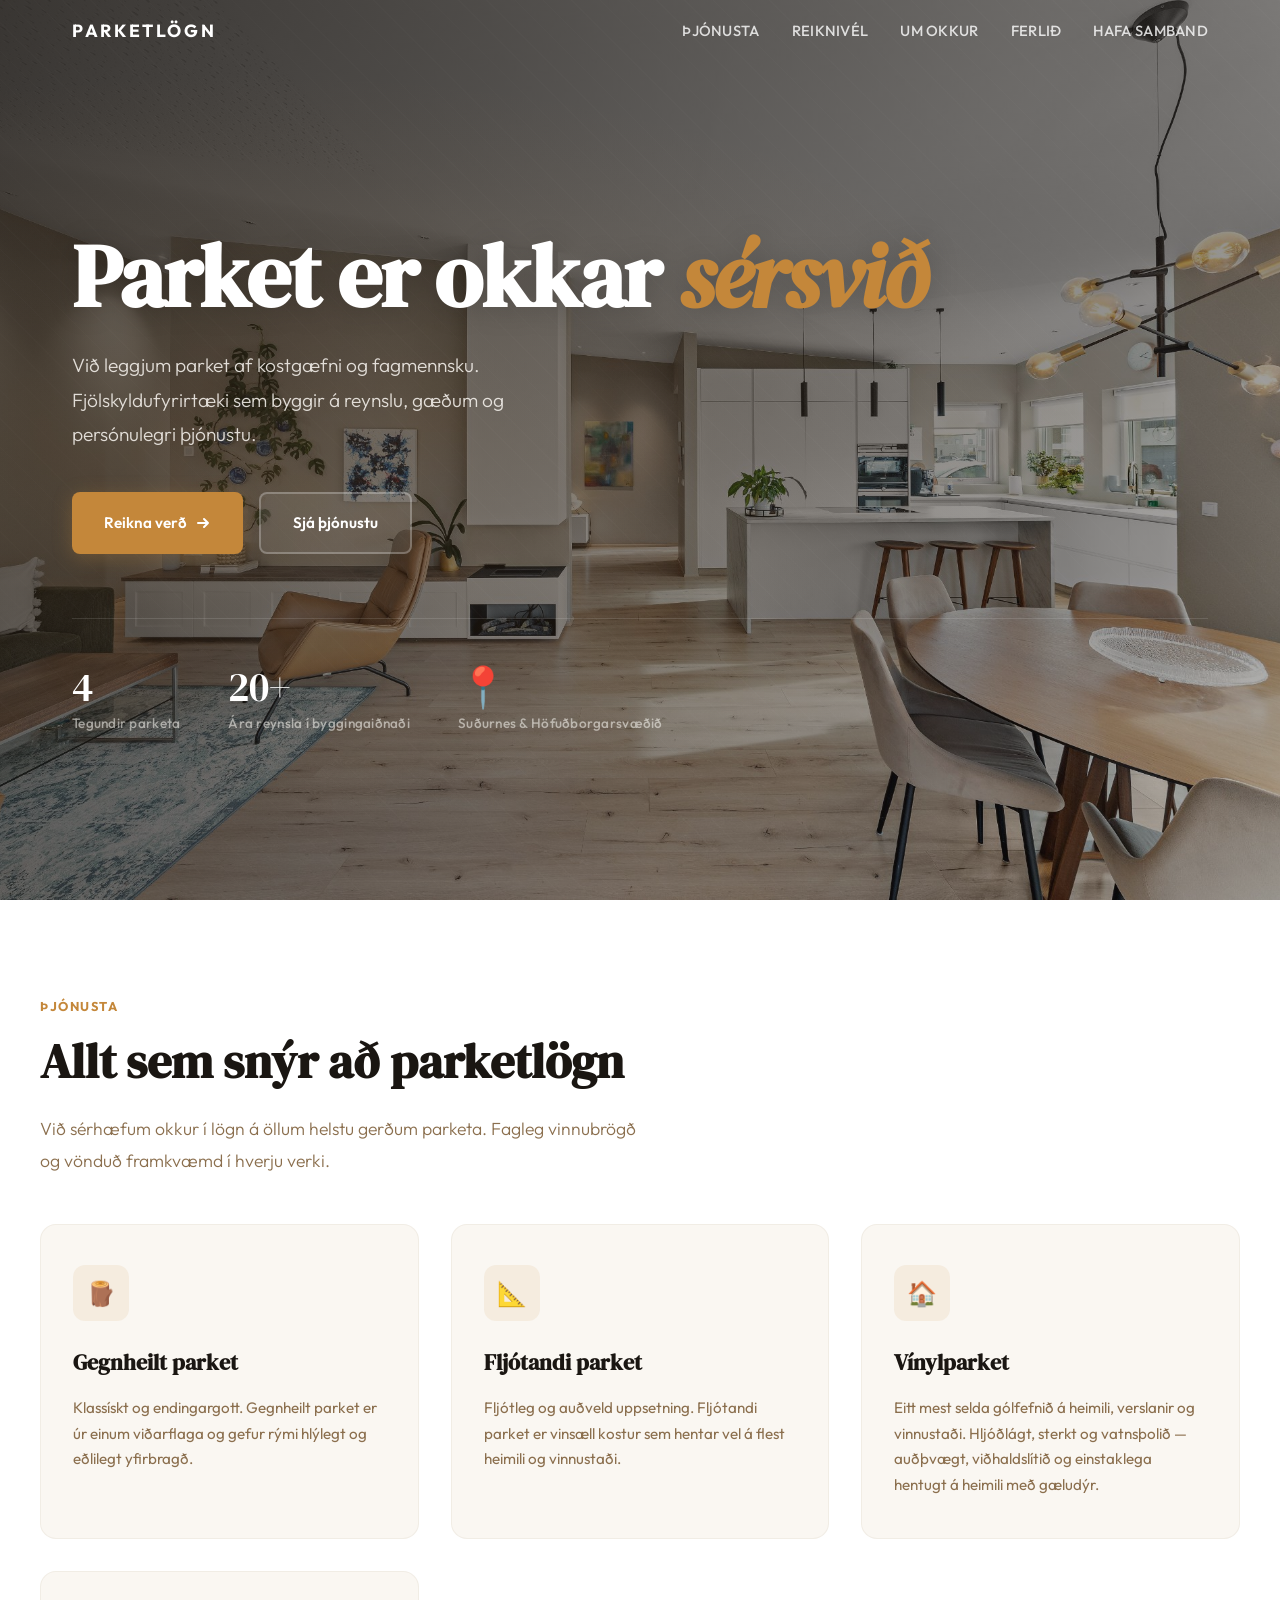
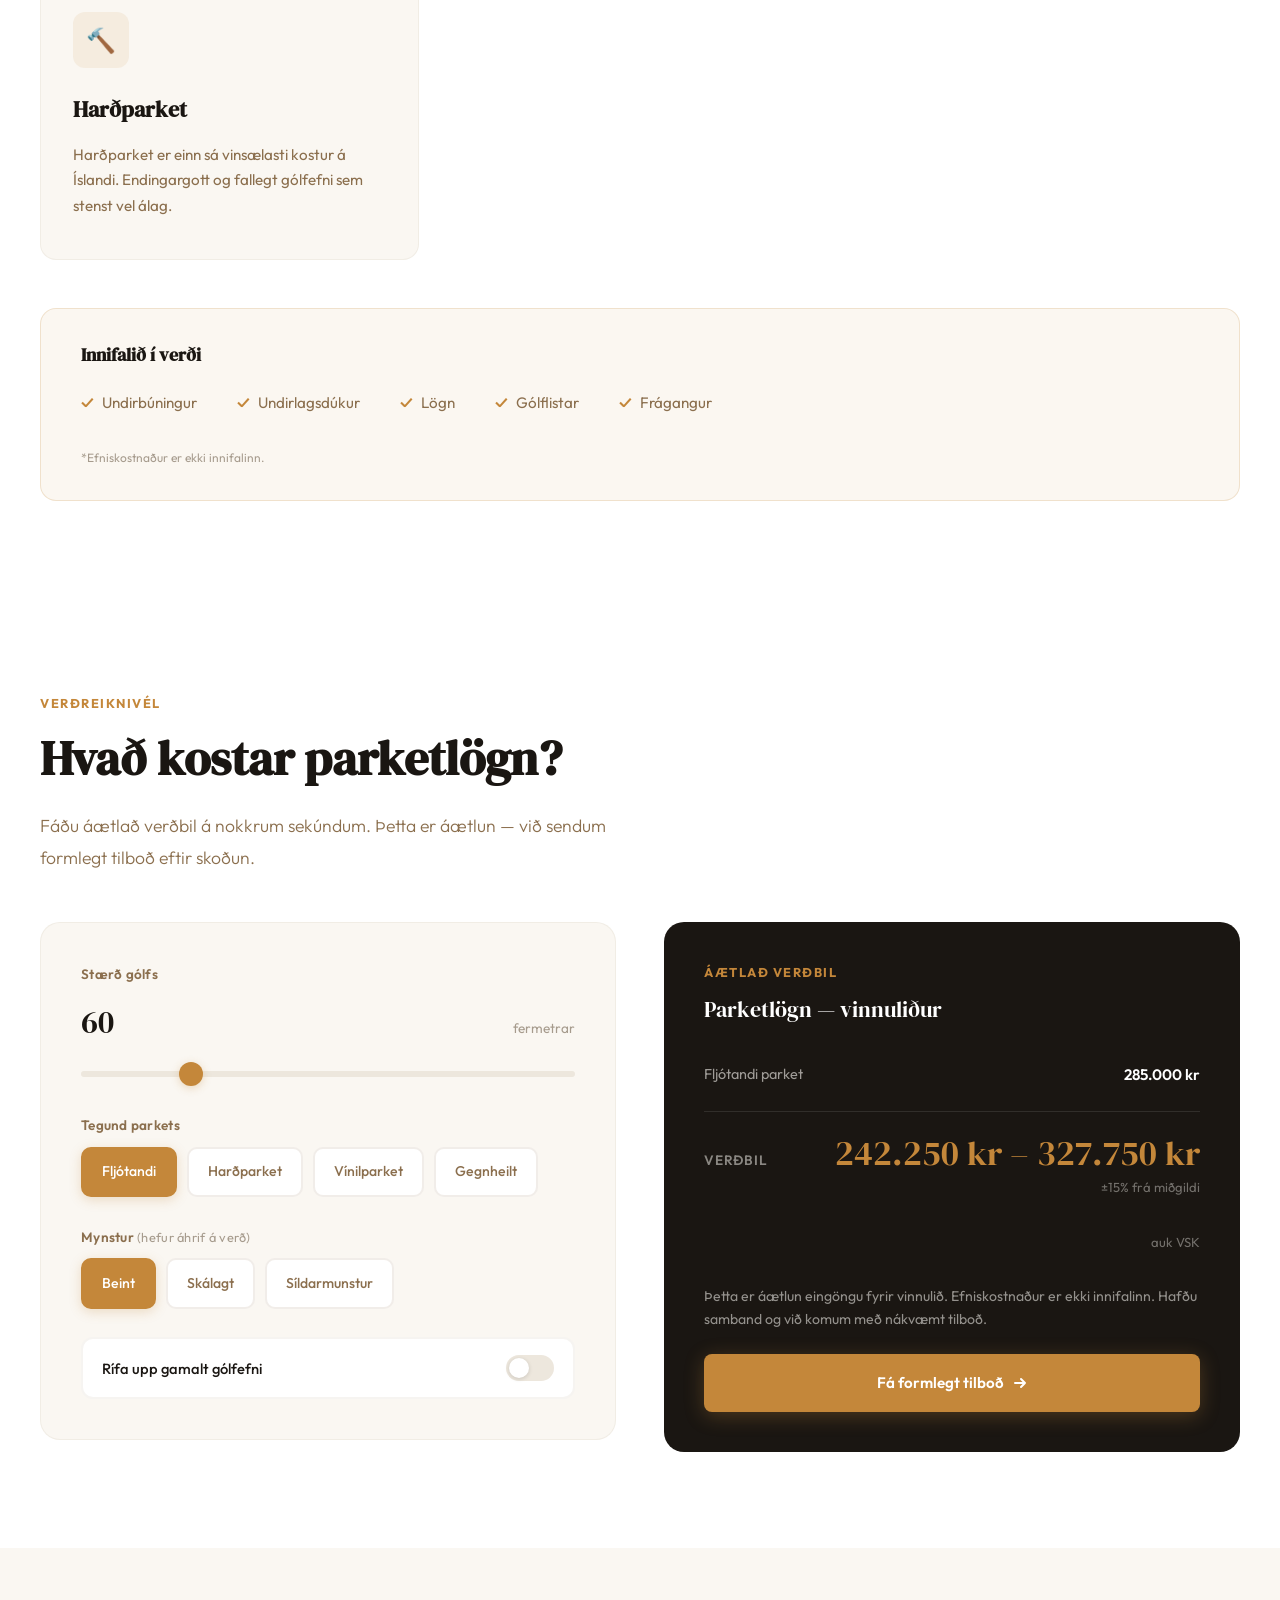
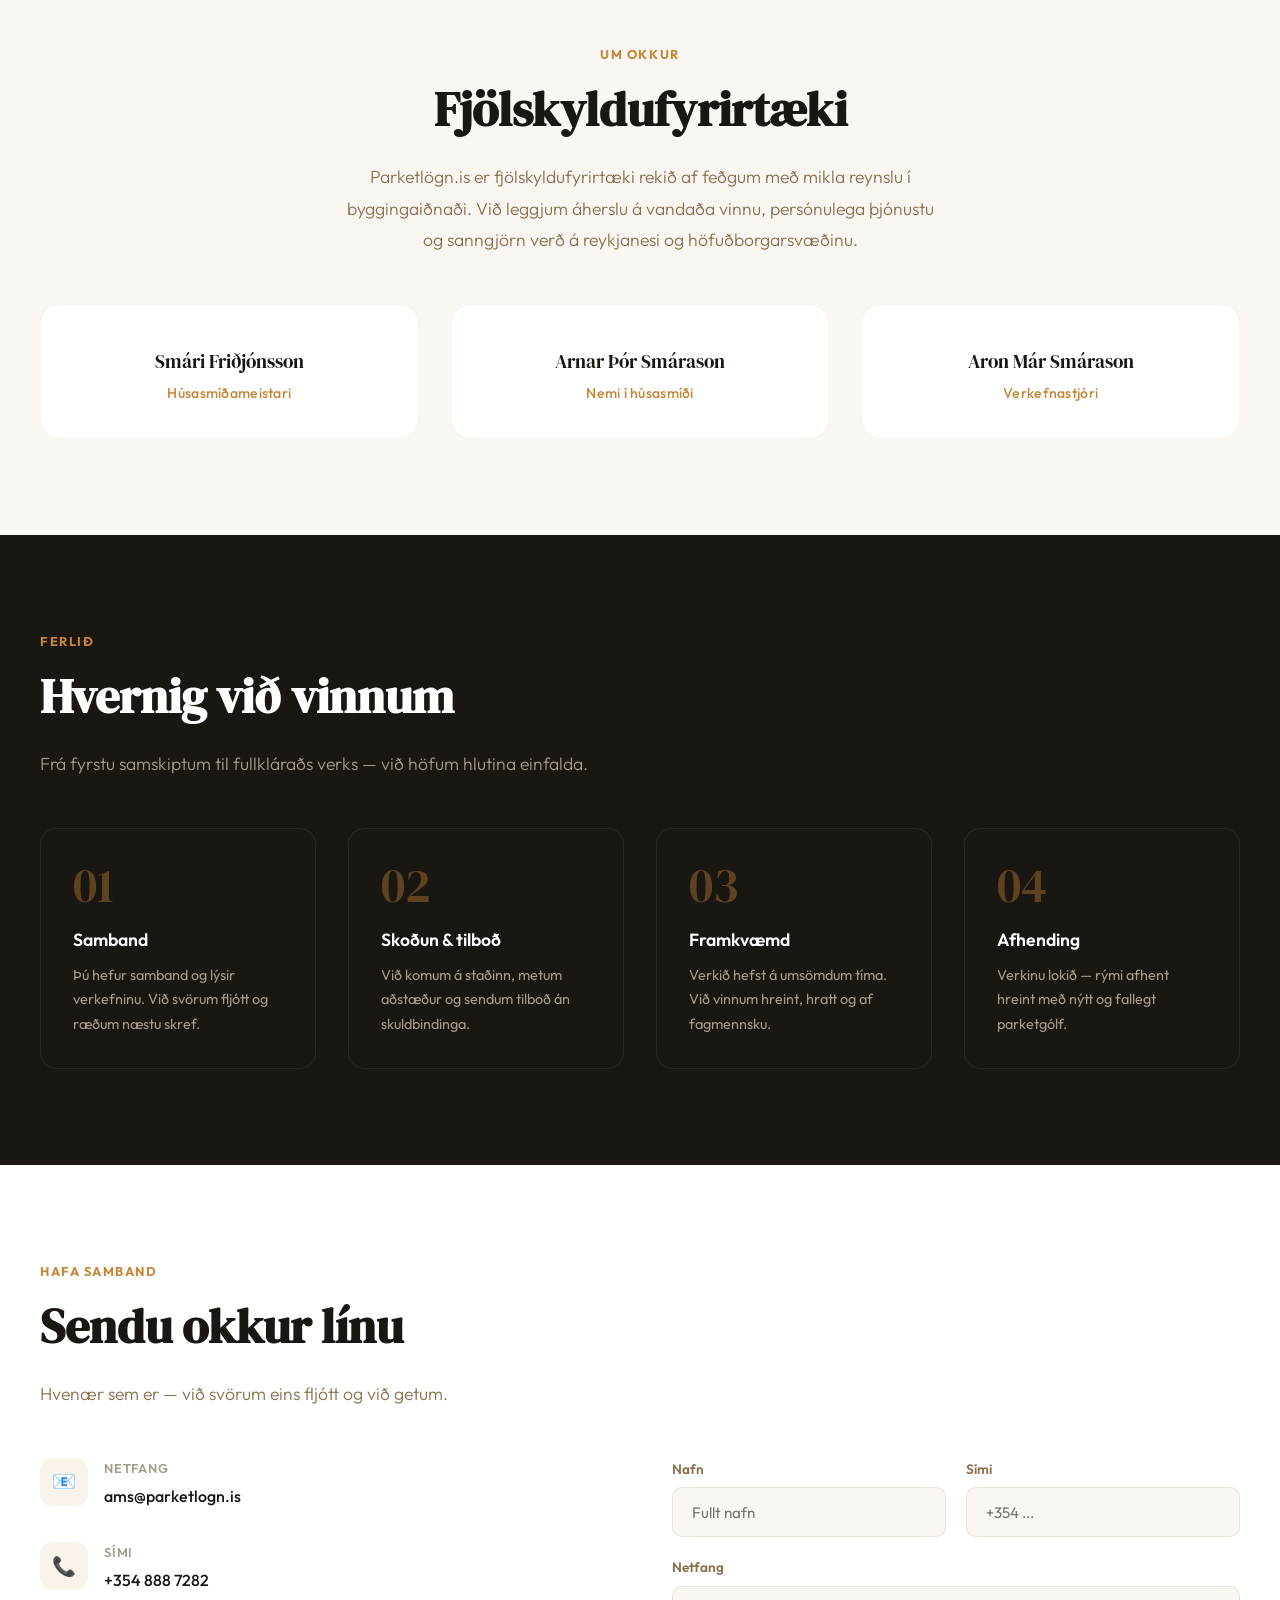
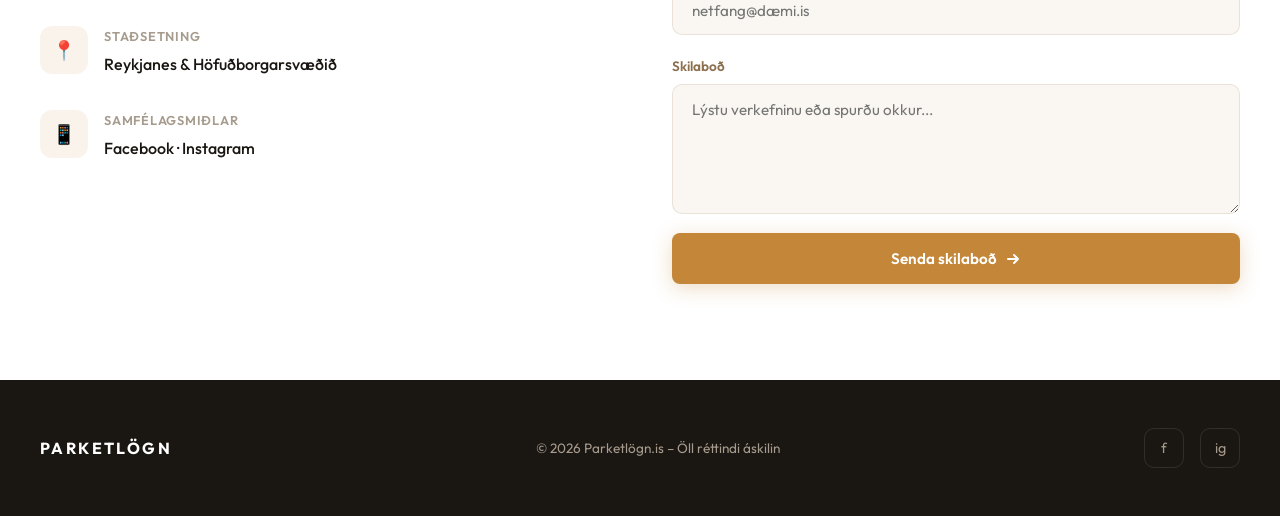
==== index.html @ 056b9517 "Add 'auk VSK' note below price range in calculator" ====
﻿<!DOCTYPE html>
<html lang="is">
<head>
  <meta charset="UTF-8" />
  <meta name="viewport" content="width=device-width, initial-scale=1.0" />
  <title>Parketlögn.is – Fagleg parketlögn á Íslandi</title>
  <link rel="preconnect" href="https://fonts.googleapis.com" />
  <link rel="preconnect" href="https://fonts.gstatic.com" crossorigin />
  <link href="https://fonts.googleapis.com/css2?family=DM+Serif+Display:ital@0;1&family=Outfit:wght@300;400;500;600;700&display=swap" rel="stylesheet" />
  <link rel="stylesheet" href="style.css">
</head>
<body>

  <!-- NAV -->
  <nav id="navbar">
    <div class="nav-inner">
      <a href="#" class="nav-logo">PARKETLÖGN</a>
      <ul class="nav-links" id="navLinks">
        <li><a href="#thjonusta">Þjónusta</a></li>
        <li><a href="#reiknivel">Reiknivél</a></li>
        <li><a href="#umOkkur">Um okkur</a></li>
        <li><a href="#ferli">Ferlið</a></li>
        <li><a href="#samband">Hafa samband</a></li>
      </ul>
      <button class="hamburger" id="hamburger" aria-label="Menu">
        <span></span><span></span><span></span>
      </button>
    </div>
  </nav>

  <!-- HERO -->
  <section class="hero">
    <div class="hero-pattern"></div>
    <div class="hero-content">
      <h1>Parket er okkar <em>sérsvið</em></h1>
      <p class="hero-sub">
        Við leggjum parket af kostgæfni og fagmennsku. Fjölskyldufyrirtæki
        sem byggir á reynslu, gæðum og persónulegri þjónustu.
      </p>
      <div class="hero-actions">
        <a href="#reiknivel" class="btn btn-primary">
          Reikna verð
          <svg width="16" height="16" viewBox="0 0 16 16" fill="none"><path d="M3 8h10m0 0L9 4m4 4L9 12" stroke="currentColor" stroke-width="2" stroke-linecap="round" stroke-linejoin="round"/></svg>
        </a>
        <a href="#thjonusta" class="btn btn-outline">Sjá þjónustu</a>
      </div>
      <div class="hero-stats">
        <div>
          <div class="stat-num">4</div>
          <div class="stat-label">Tegundir parketa</div>
        </div>
        <div>
          <div class="stat-num">20+</div>
          <div class="stat-label">Ára reynsla í byggingaiðnaði</div>
        </div>
        <div>
          <div class="stat-num">📍</div>
          <div class="stat-label">Suðurnes & Höfuðborgarsvæðið</div>
        </div>
      </div>
    </div>
  </section>

  <!-- SERVICES -->
  <section id="thjonusta">
    <div class="section-inner">
      <div class="section-label reveal">Þjónusta</div>
      <h2 class="section-title reveal">Allt sem snýr að parketlögn</h2>
      <p class="section-desc reveal">
        Við sérhæfum okkur í lögn á öllum helstu gerðum parketa.
        Fagleg vinnubrögð og vönduð framkvæmd í hverju verki.
      </p>
      <div class="services-grid">
        <div class="service-card reveal">
          <div class="service-icon">🪵</div>
          <h3>Gegnheilt parket</h3>
          <p>Klassískt og endingargott. Gegnheilt parket er úr einum viðarflaga og gefur rými hlýlegt og eðlilegt yfirbragð.</p>
        </div>
        <div class="service-card reveal">
          <div class="service-icon">📐</div>
          <h3>Fljótandi parket</h3>
          <p>Fljótleg og auðveld uppsetning. Fljótandi parket er vinsæll kostur sem hentar vel á flest heimili og vinnustaði.</p>
        </div>
        <div class="service-card reveal">
          <div class="service-icon">🏠</div>
          <h3>Vínylparket</h3>
          <p>Eitt mest selda gólfefnið á heimili, verslanir og vinnustaði. Hljóðlágt, sterkt og vatnsþolið — auðþvægt, viðhaldslítið og einstaklega hentugt á heimili með gæludýr.</p>
        </div>
        <div class="service-card reveal">
          <div class="service-icon">🔨</div>
          <h3>Harðparket</h3>
          <p>Harðparket er einn sá vinsælasti kostur á Íslandi. Endingargott og fallegt gólfefni sem stenst vel álag.</p>
        </div>
      </div>
      <div class="included-box reveal">
        <h4>Innifalið í verði</h4>
        <ul class="included-list">
          <li>Undirbúningur</li>
          <li>Undirlagsdúkur</li>
          <li>Lögn</li>
          <li>Gólflistar</li>
          <li>Frágangur</li>
        </ul>
        <p style="margin-top:2rem; font-size:0.75rem; color:var(--clr-muted);">*Efniskostnaður er ekki innifalinn.</p>
      </div>
    </div>
  </section>

  <!-- CALCULATOR -->
  <section id="reiknivel">
    <div class="section-inner">
      <div class="section-label reveal">Verðreiknivél</div>
      <h2 class="section-title reveal">Hvað kostar parketlögn?</h2>
      <p class="section-desc reveal">
        Fáðu áætlað verðbil á nokkrum sekúndum. Þetta er áætlun — við sendum formlegt tilboð eftir skoðun.
      </p>
      <div class="calc-wrapper reveal">
        <div class="calc-form">

          <!-- Fermetrar -->
          <div class="calc-field">
            <label>Stærð gólfs</label>
            <div class="range-wrap">
              <div class="range-display">
                <span class="range-value" id="sqmDisplay">60</span>
                <span class="range-unit">fermetrar</span>
              </div>
              <input type="range" id="sqmRange" min="10" max="250" value="60" step="5" />
            </div>
          </div>

          <!-- Tegund -->
          <div class="calc-field">
            <label>Tegund parkets</label>
            <div class="calc-options" id="typeOptions">
              <div class="calc-opt active" data-value="fljotandi">Fljótandi</div>
              <div class="calc-opt" data-value="hardparket">Harðparket</div>
              <div class="calc-opt" data-value="vinil">Vínilparket</div>
              <div class="calc-opt" data-value="gegnheilt">Gegnheilt</div>
            </div>
          </div>

          <!-- Mynstur -->
          <div class="calc-field">
            <label>Mynstur <span>(hefur áhrif á verð)</span></label>
            <div class="calc-options" id="patternOptions">
              <div class="calc-opt active" data-value="beint">Beint</div>
              <div class="calc-opt" data-value="ska">Skálagt</div>
              <div class="calc-opt" data-value="sildar">Síldarmunstur</div>
            </div>
          </div>

          <!-- Afrif -->
          <div class="calc-field">
            <div class="toggle-row" id="tearoutToggle">
              <span class="toggle-label">Rífa upp gamalt gólfefni</span>
              <div class="toggle-switch"></div>
            </div>
          </div>

        </div>

        <!-- Result -->
        <div class="calc-result">
          <div class="calc-result-label">Áætlað verðbil</div>
          <div class="calc-result-title">Parketlögn — vinnuliður</div>

          <div class="calc-breakdown">
            <div class="calc-line">
              <span class="calc-line-label" id="resType">Fljótandi parket</span>
              <span class="calc-line-value" id="resTypePrice">255.000 kr</span>
            </div>
            <div class="calc-line" id="resPatternRow" style="display:none;">
              <span class="calc-line-label" id="resPattern">Mynstur álag</span>
              <span class="calc-line-value" id="resPatternPrice">0 kr</span>
            </div>
            <div class="calc-line" id="resTearoutRow" style="display:none;">
              <span class="calc-line-label">Afrif á gömlu gólfefni</span>
              <span class="calc-line-value" id="resTearoutPrice">0 kr</span>
            </div>
          </div>

          <div class="calc-total-row">
            <span class="calc-total-label">Verðbil</span>
            <span class="calc-total" id="resTotalRange">217.000 – 293.000 kr</span>
          </div>
          <div class="calc-range-note">±15% frá miðgildi</div>
          <div class="calc-range-note">auk VSK</div>

          <p class="calc-cta-note">
            Þetta er áætlun eingöngu fyrir vinnulið. Efniskostnaður er ekki innifalinn. Hafðu samband og við komum með nákvæmt tilboð.
          </p>

          <a href="#samband" class="btn btn-primary" style="width:100%; justify-content:center;">
            Fá formlegt tilboð
            <svg width="16" height="16" viewBox="0 0 16 16" fill="none"><path d="M3 8h10m0 0L9 4m4 4L9 12" stroke="currentColor" stroke-width="2" stroke-linecap="round" stroke-linejoin="round"/></svg>
          </a>
        </div>
      </div>
    </div>
  </section>

  <!-- ABOUT -->
  <section id="umOkkur">
    <div class="section-inner">
      <div class="about-header reveal" style="text-align:center; max-width:650px; margin:0 auto 3rem;">
        <div class="section-label">Um okkur</div>
        <h2 class="section-title">Fjölskyldufyrirtæki</h2>
        <p class="section-desc" style="margin:0 auto;">
          Parketlögn.is er fjölskyldufyrirtæki rekið af feðgum með mikla reynslu
          í byggingaiðnaði. Við leggjum áherslu á vandaða vinnu, persónulega
          þjónustu og sanngjörn verð á reykjanesi og höfuðborgarsvæðinu.
        </p>
      </div>
      <div class="team-cards reveal">
        <div class="team-card">
          <div class="team-name">Smári Friðjónsson</div>
          <div class="team-role">Húsasmíðameistari</div>
        </div>
        <div class="team-card">
          <div class="team-name">Arnar Þór Smárason</div>
          <div class="team-role">Nemi í húsasmíði</div>
        </div>
        <div class="team-card">
          <div class="team-name">Aron Már Smárason</div>
          <div class="team-role">Verkefnastjóri</div>
        </div>
      </div>
    </div>
  </section>

  <!-- PROCESS -->
  <section id="ferli">
    <div class="section-inner">
      <div class="section-label reveal">Ferlið</div>
      <h2 class="section-title reveal">Hvernig við vinnum</h2>
      <p class="section-desc reveal">
        Frá fyrstu samskiptum til fullkláraðs verks — við höfum hlutina einfalda.
      </p>
      <div class="process-steps">
        <div class="step reveal">
          <div class="step-num">01</div>
          <h4>Samband</h4>
          <p>Þú hefur samband og lýsir verkefninu. Við svörum fljótt og ræðum næstu skref.</p>
        </div>
        <div class="step reveal">
          <div class="step-num">02</div>
          <h4>Skoðun & tilboð</h4>
          <p>Við komum á staðinn, metum aðstæður og sendum tilboð án skuldbindinga.</p>
        </div>
        <div class="step reveal">
          <div class="step-num">03</div>
          <h4>Framkvæmd</h4>
          <p>Verkið hefst á umsömdum tíma. Við vinnum hreint, hratt og af fagmennsku.</p>
        </div>
        <div class="step reveal">
          <div class="step-num">04</div>
          <h4>Afhending</h4>
          <p>Verkinu lokið — rými afhent hreint með nýtt og fallegt parketgólf.</p>
        </div>
      </div>
    </div>
  </section>

  <!-- CONTACT -->
  <section id="samband">
    <div class="section-inner">
      <div class="section-label reveal">Hafa samband</div>
      <h2 class="section-title reveal">Sendu okkur línu</h2>
      <p class="section-desc reveal">
        Hvenær sem er — við svörum eins fljótt og við getum.
      </p>
      <div class="contact-grid">
        <div class="contact-info reveal">
          <div class="contact-item">
            <div class="contact-icon">📧</div>
            <div>
              <div class="contact-label">Netfang</div>
              <div class="contact-value"><a href="mailto:ams@parketlogn.is">ams@parketlogn.is</a></div>
            </div>
          </div>
          <div class="contact-item">
            <div class="contact-icon">📞</div>
            <div>
              <div class="contact-label">Sími</div>
              <div class="contact-value"><a href="tel:+3548887282">+354 888 7282</a></div>
            </div>
          </div>
          <div class="contact-item">
            <div class="contact-icon">📍</div>
            <div>
              <div class="contact-label">Staðsetning</div>
              <div class="contact-value">Reykjanes & Höfuðborgarsvæðið</div>
            </div>
          </div>
          <div class="contact-item">
            <div class="contact-icon">📱</div>
            <div>
              <div class="contact-label">Samfélagsmiðlar</div>
              <div class="contact-value">
                <a href="https://facebook.com/parketlogn" target="_blank">Facebook</a> ·
                <a href="https://instagram.com/parketlogn" target="_blank">Instagram</a>
              </div>
            </div>
          </div>
        </div>

        <form class="contact-form reveal" method="POST" action="https://api.web3forms.com/submit" onsubmit="handleSubmit(event)">
          <input type="hidden" name="access_key" value="67b9c69f-ceca-4be6-b7d3-f9fc93ec132b">
          <input type="hidden" name="subject" value="Ný fyrirspurn af parketlogn.is">
          <input type="hidden" name="from_name" value="Parketlögn.is">
          <input type="checkbox" name="botcheck" style="display:none" tabindex="-1" autocomplete="off">
          <div class="form-row">
            <div class="form-group">
              <label for="name">Nafn</label>
              <input type="text" id="name" name="name" placeholder="Fullt nafn" required />
            </div>
            <div class="form-group">
              <label for="phone">Sími</label>
              <input type="tel" id="phone" name="phone" placeholder="+354 ..." />
            </div>
          </div>
          <div class="form-group">
            <label for="email">Netfang</label>
            <input type="email" id="email" name="email" placeholder="netfang@dæmi.is" required />
          </div>
          <div class="form-group">
            <label for="message">Skilaboð</label>
            <textarea id="message" name="message" placeholder="Lýstu verkefninu eða spurðu okkur..." required></textarea>
          </div>
          <button type="submit" class="btn btn-primary" style="width:100%; justify-content:center;">
            Senda skilaboð
            <svg width="16" height="16" viewBox="0 0 16 16" fill="none"><path d="M3 8h10m0 0L9 4m4 4L9 12" stroke="currentColor" stroke-width="2" stroke-linecap="round" stroke-linejoin="round"/></svg>
          </button>
        </form>
      </div>
    </div>
  </section>

  <!-- FOOTER -->
  <footer>
    <div class="footer-inner">
      <a href="#" class="footer-logo">PARKETLÖGN</a>
      <div class="footer-copy">© 2026 Parketlögn.is – Öll réttindi áskilin</div>
      <div class="footer-social">
        <a href="https://facebook.com/parketlogn" target="_blank" aria-label="Facebook">f</a>
        <a href="https://instagram.com/parketlogn" target="_blank" aria-label="Instagram">ig</a>
      </div>
    </div>
  </footer>

  <script src="script.js"></script>

</body>
</html>
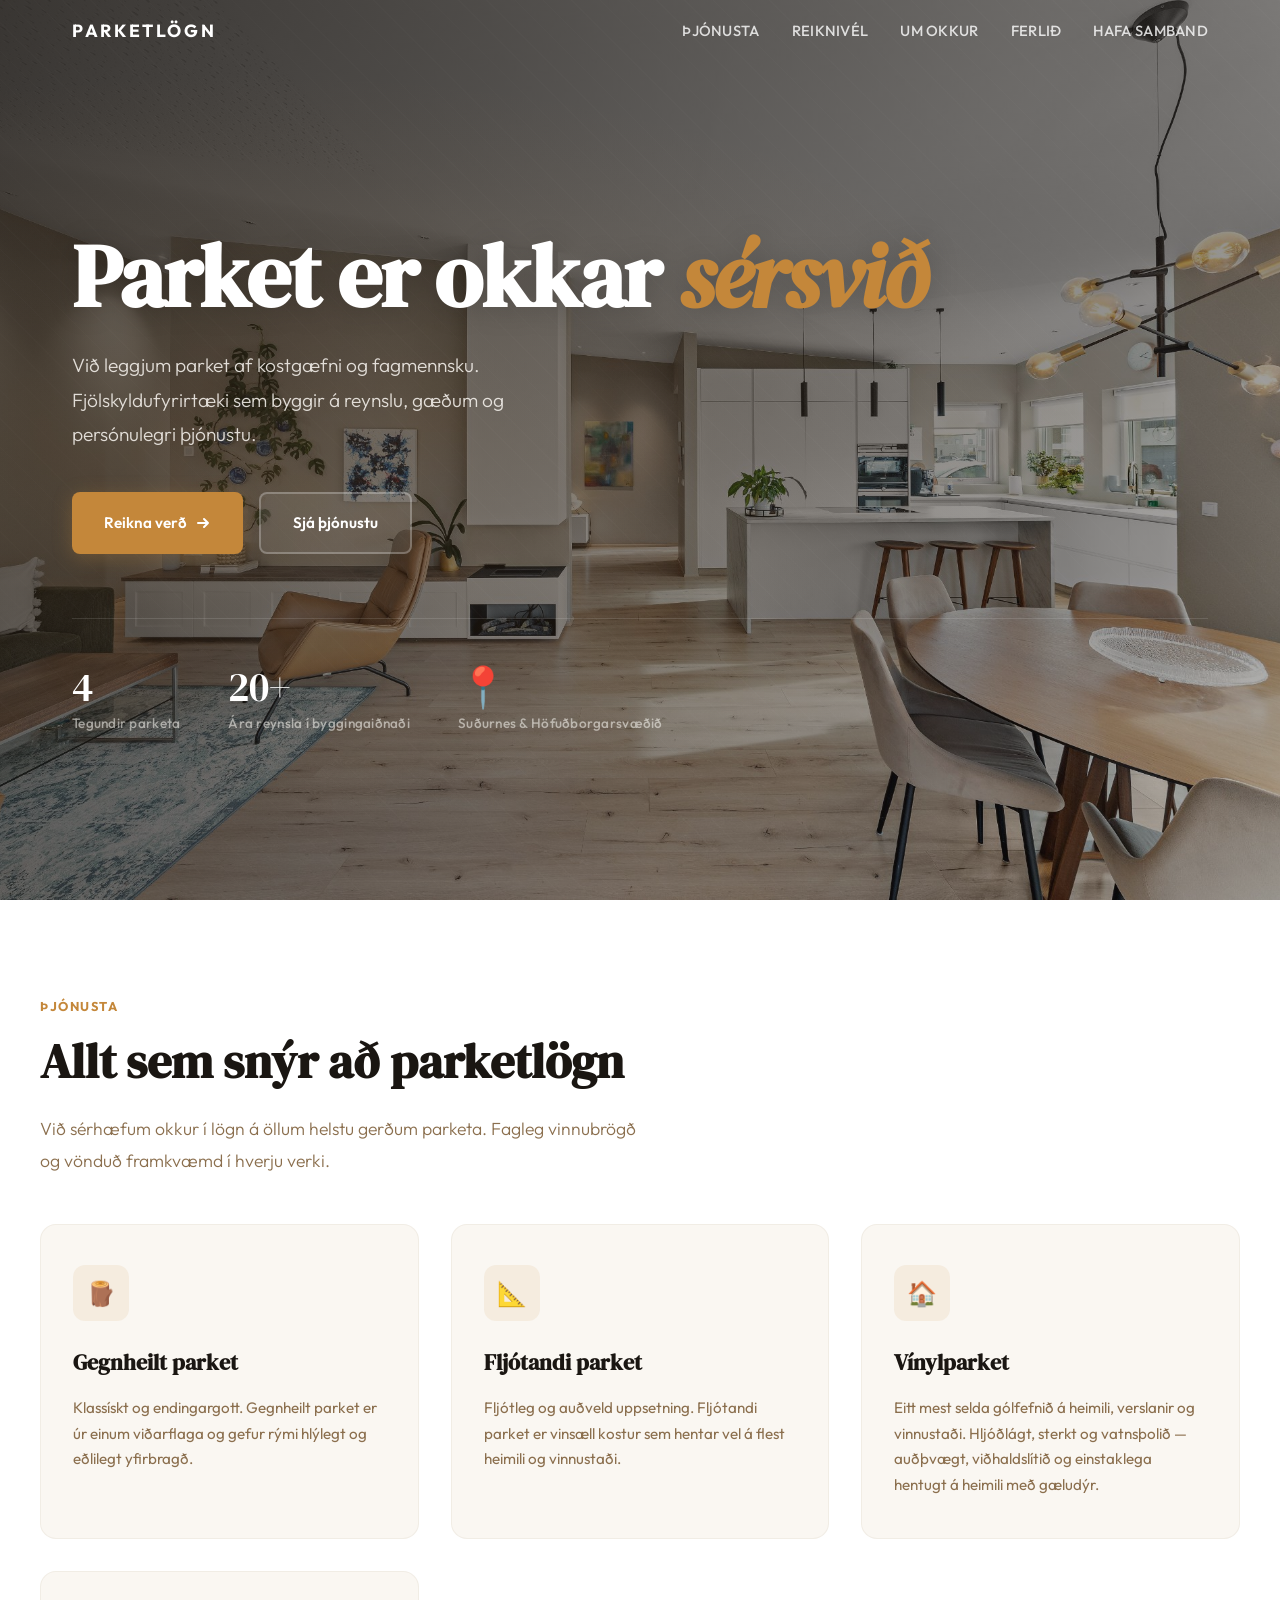
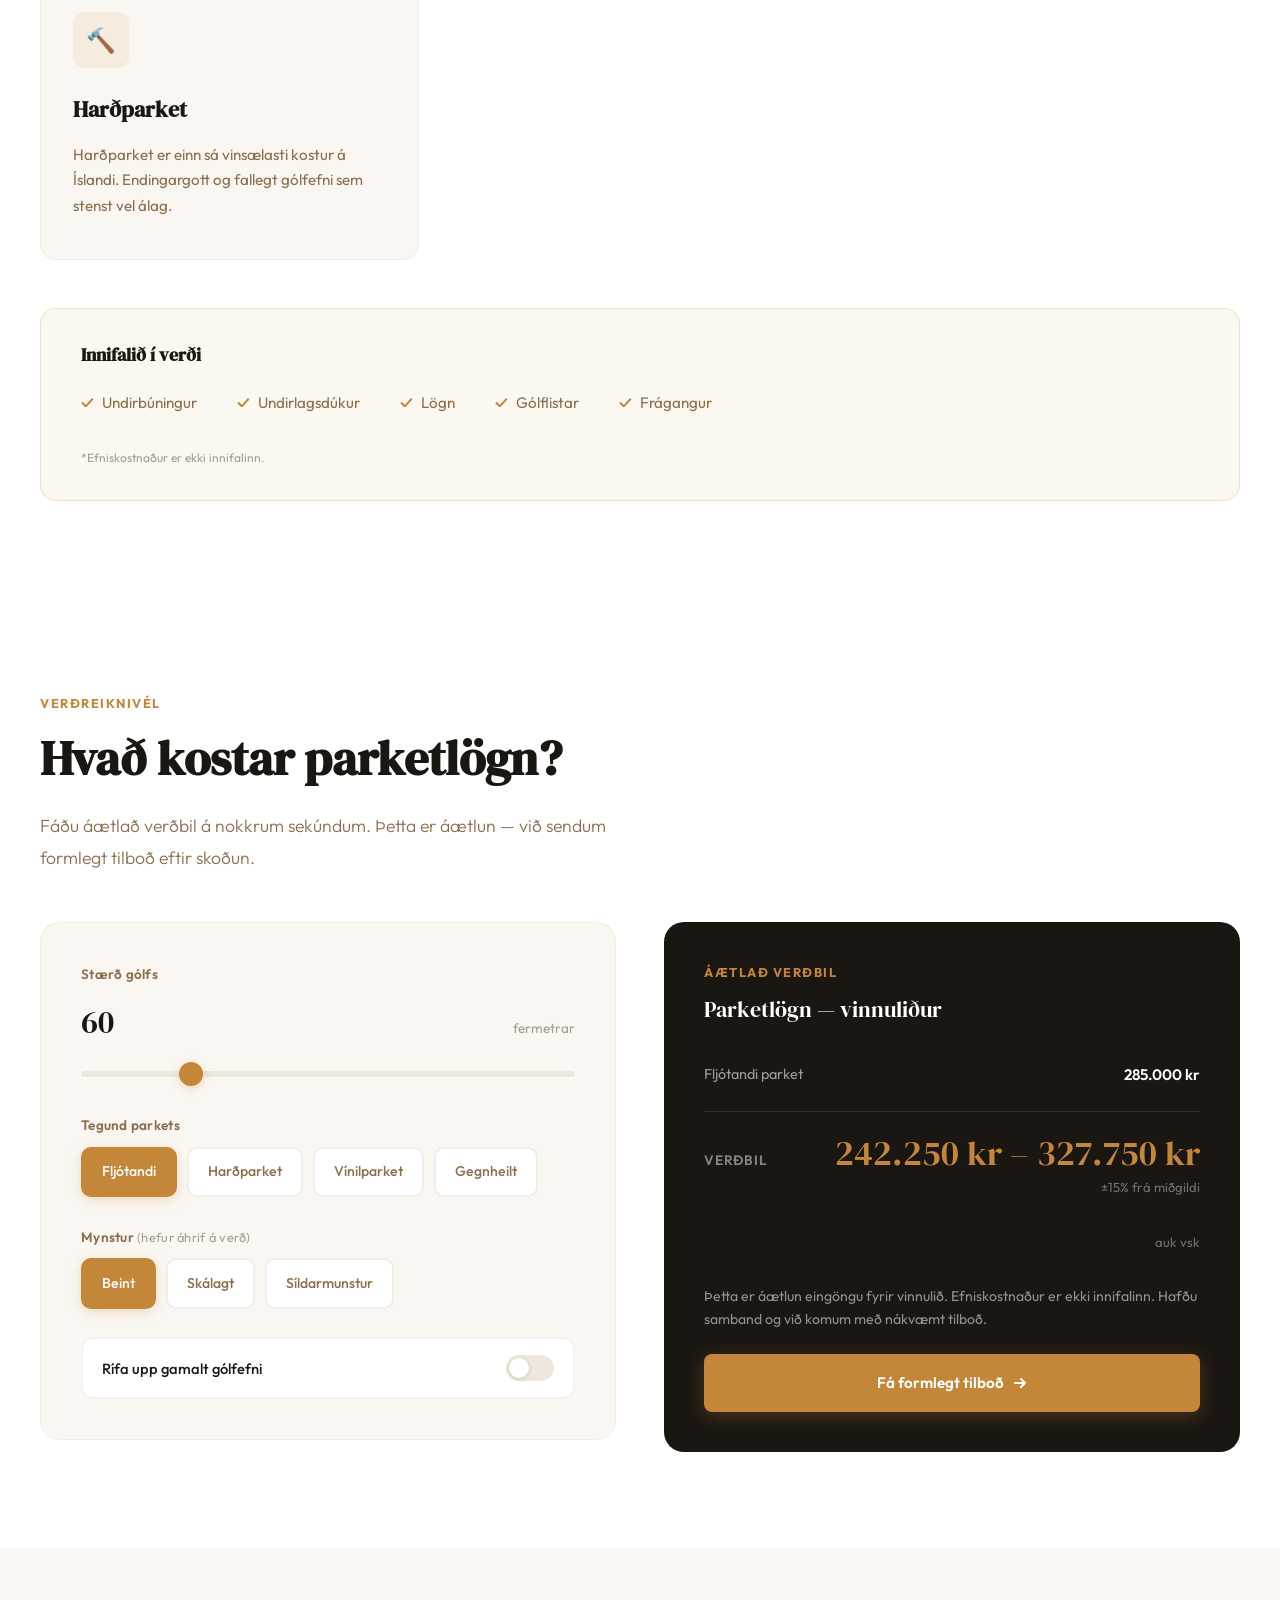
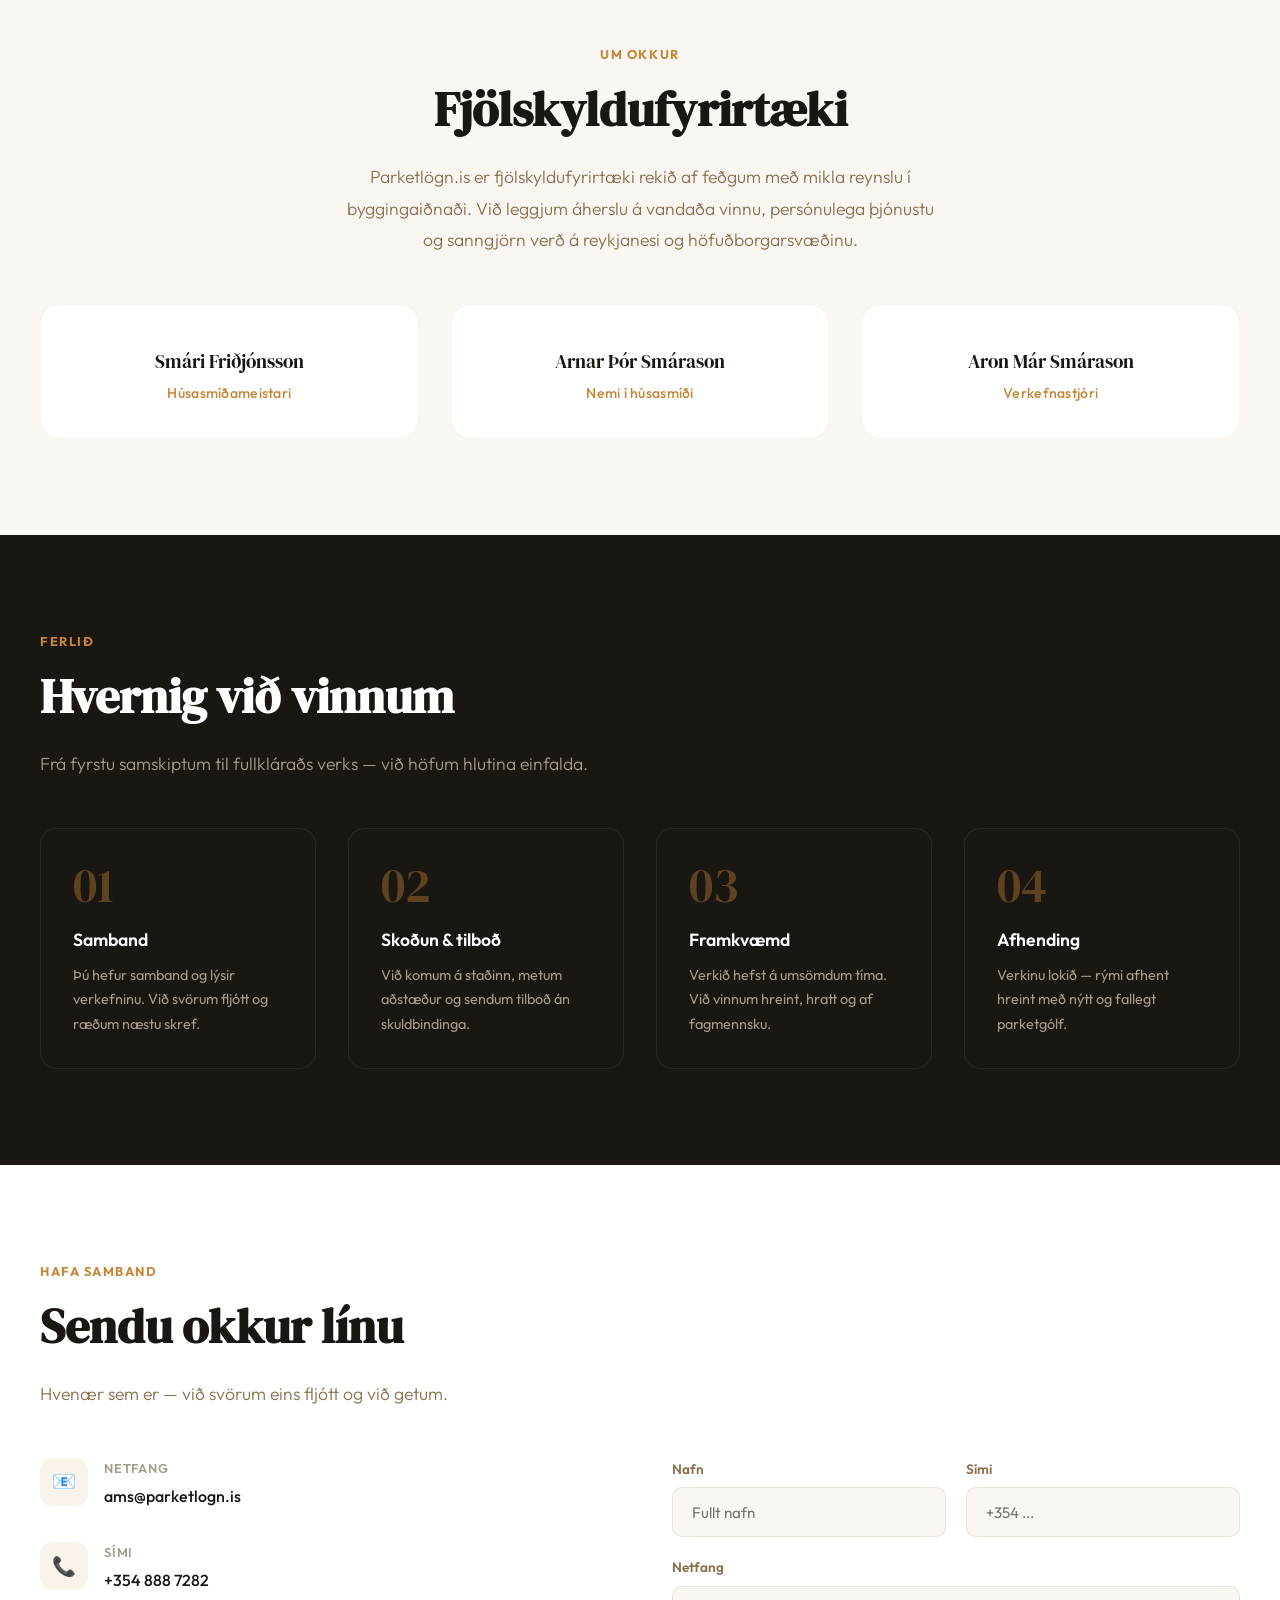
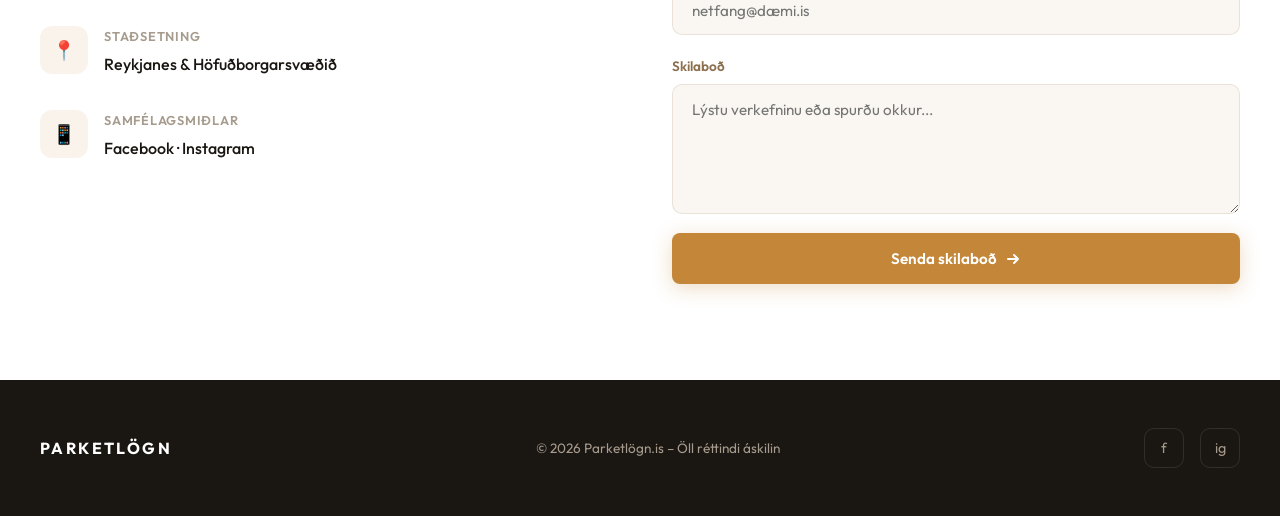
==== commit a50eb891: "Lowercase vsk in calculator note" ====
--- a/index.html
+++ b/index.html
@@ -185,7 +185,7 @@
             <span class="calc-total" id="resTotalRange">217.000 – 293.000 kr</span>
           </div>
           <div class="calc-range-note">±15% frá miðgildi</div>
-          <div class="calc-range-note">auk VSK</div>
+          <div class="calc-range-note">auk vsk</div>
 
           <p class="calc-cta-note">
             Þetta er áætlun eingöngu fyrir vinnulið. Efniskostnaður er ekki innifalinn. Hafðu samband og við komum með nákvæmt tilboð.
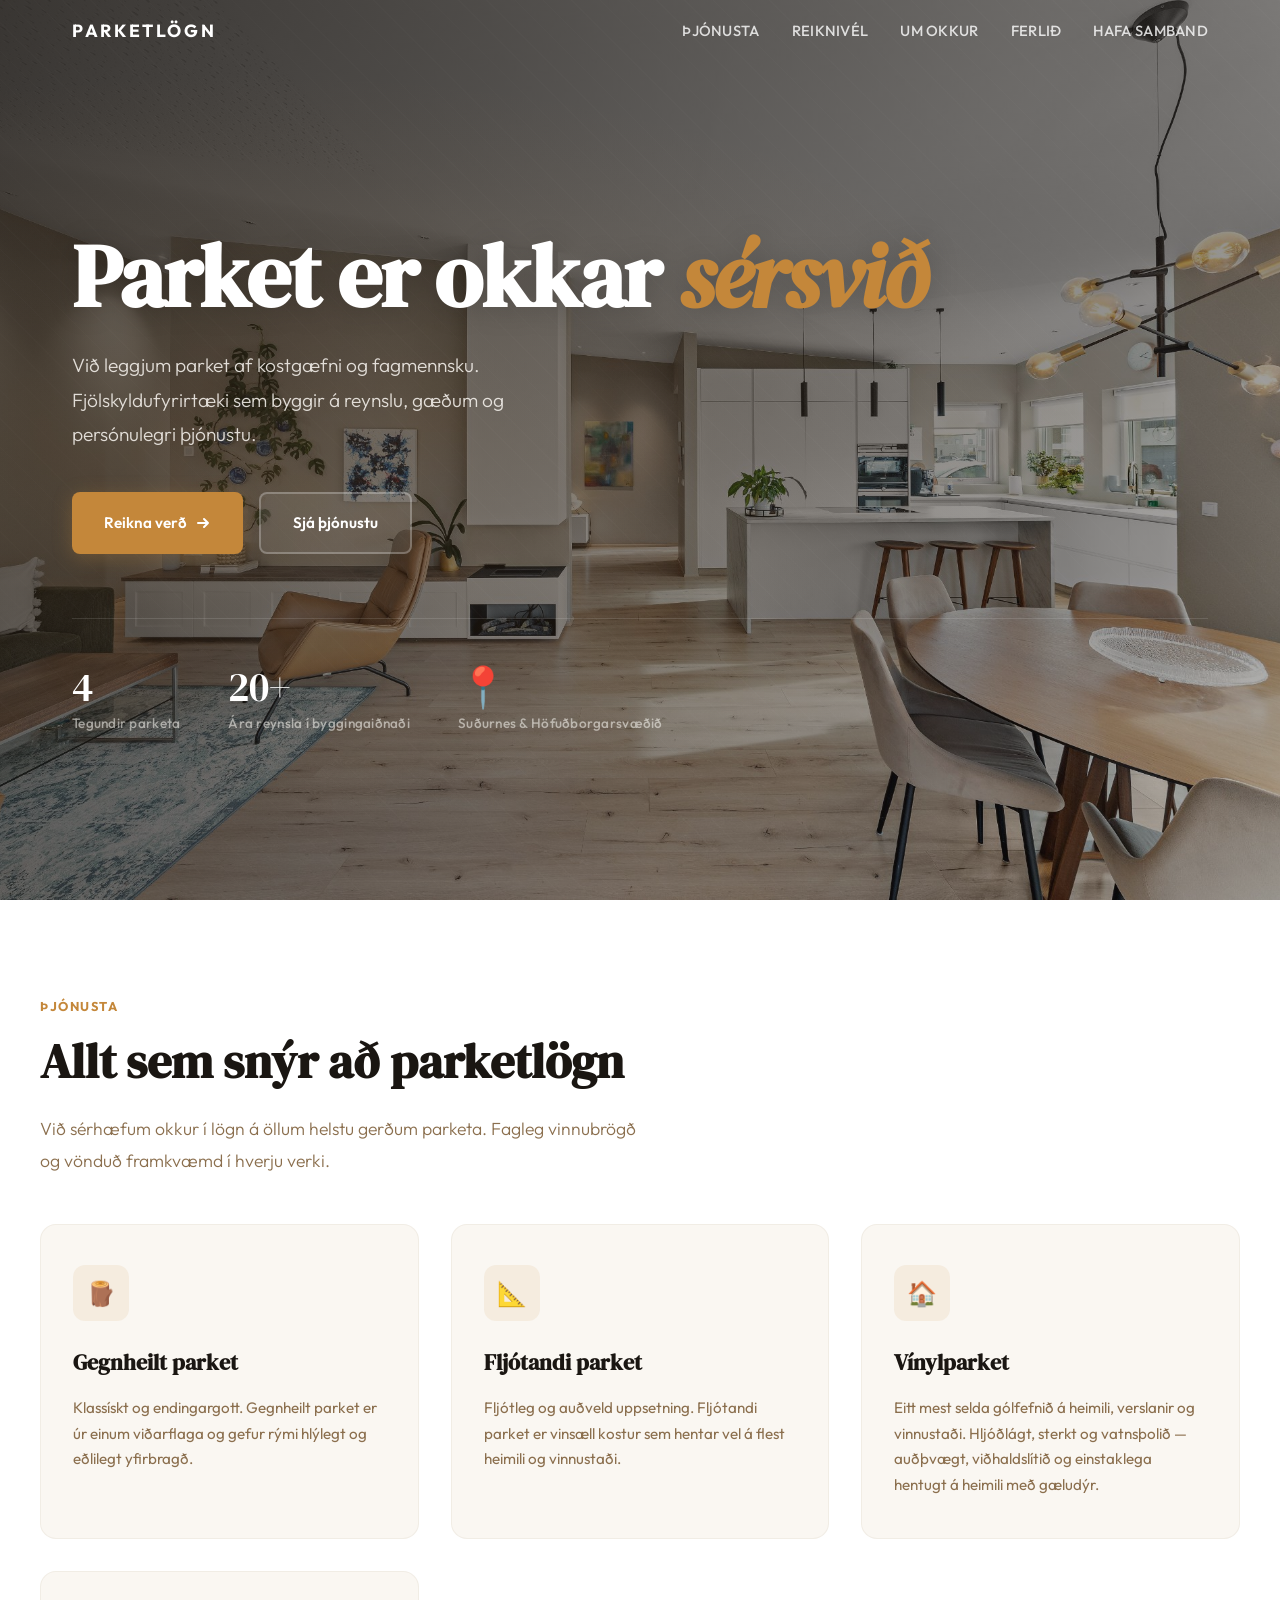
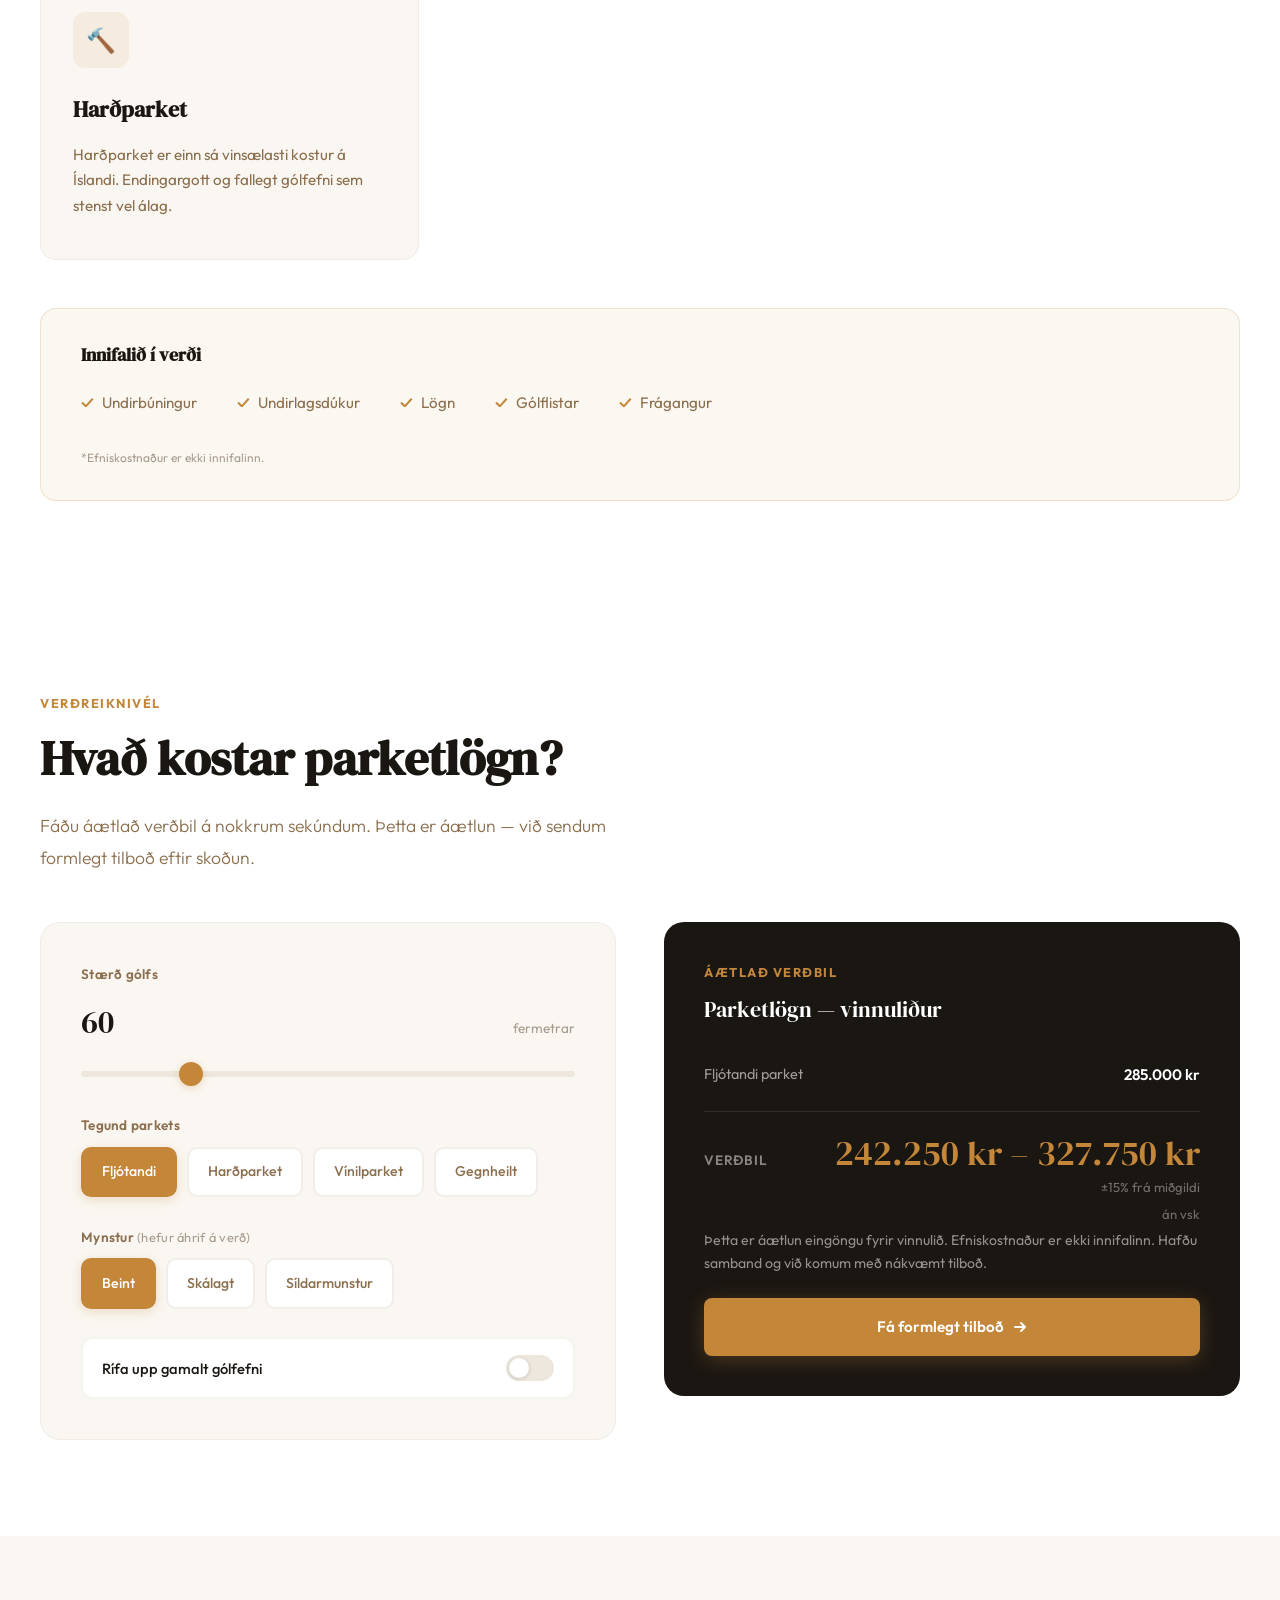
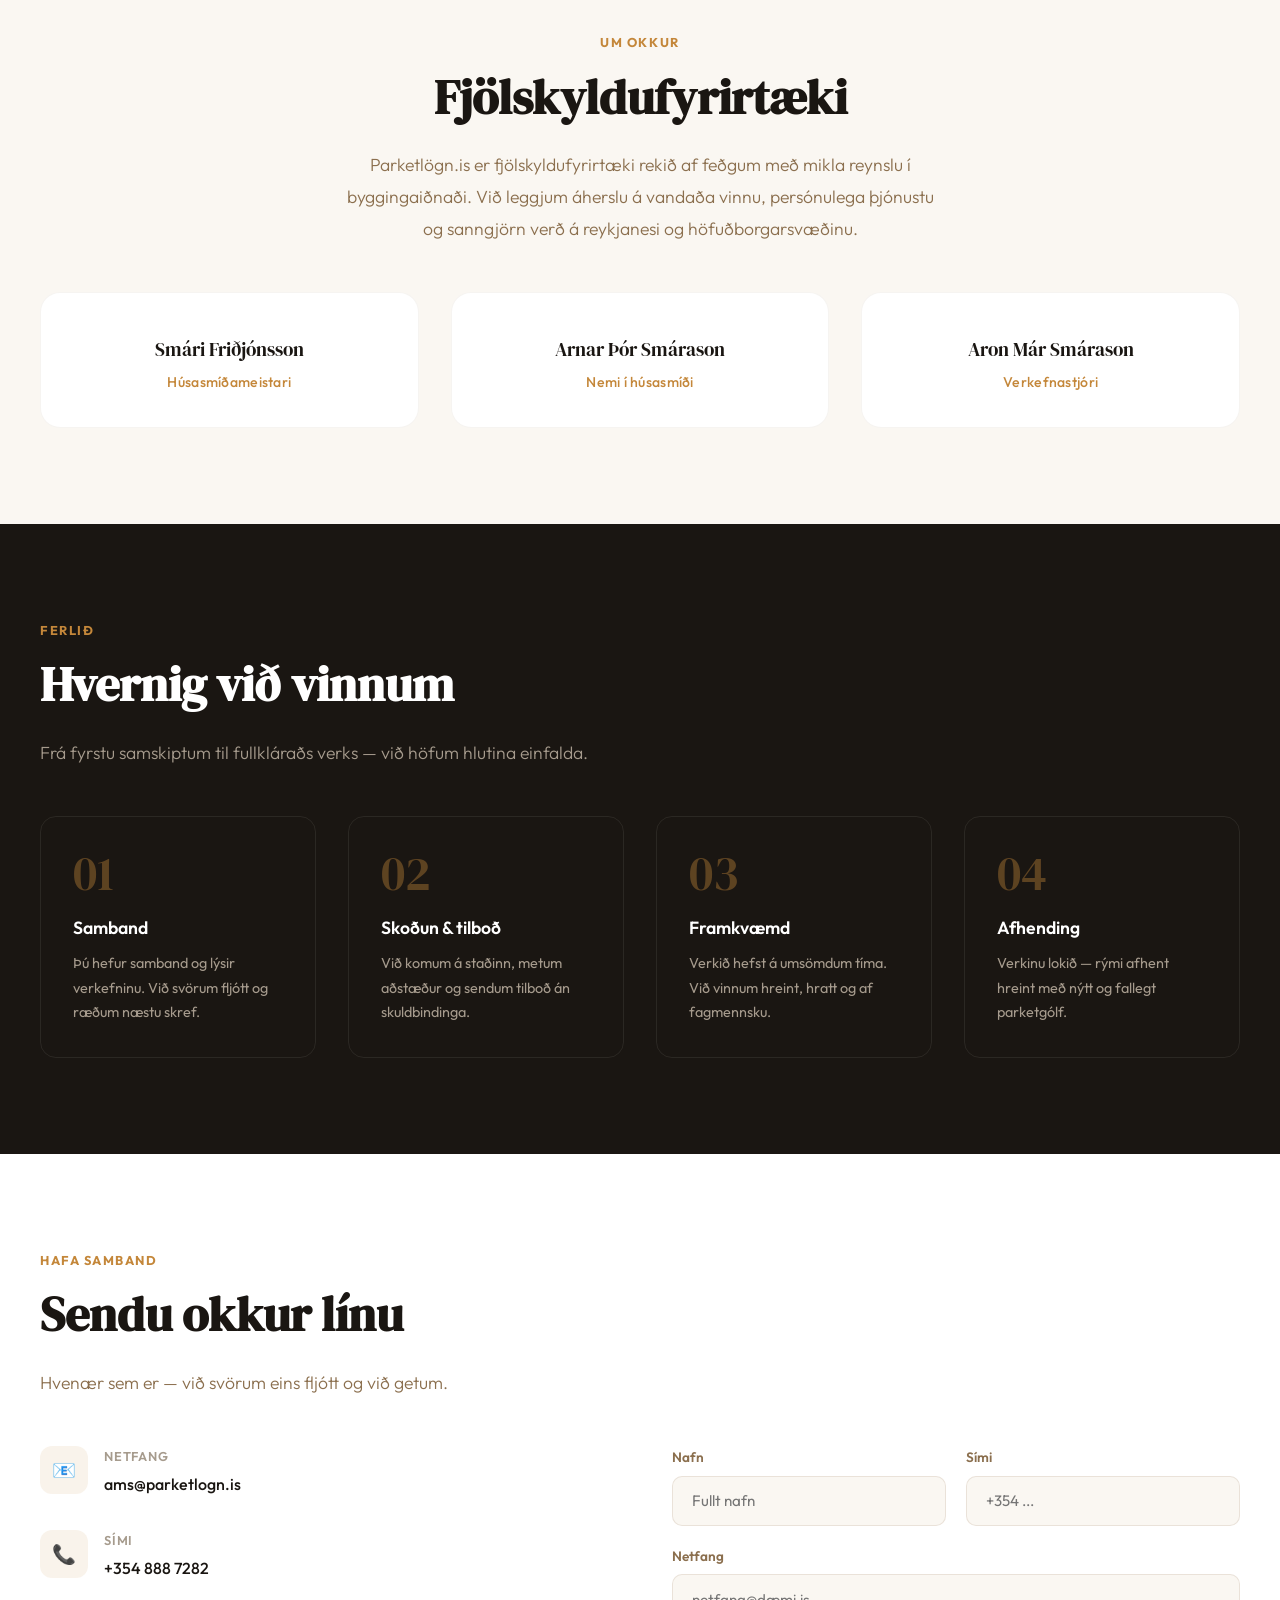
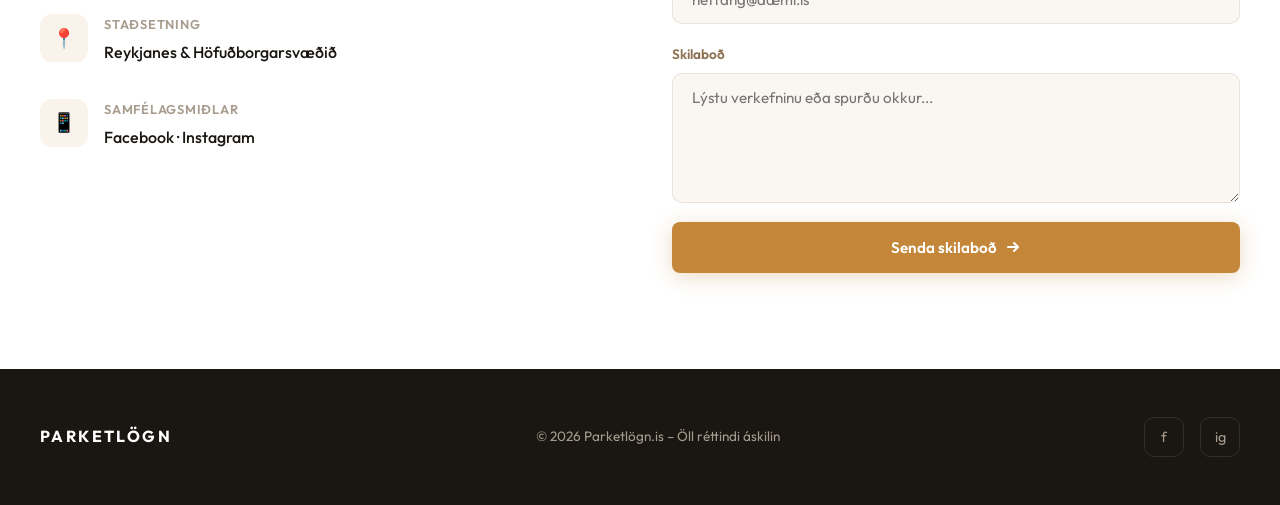
==== commit 252dc36c: "Change 'auk vsk' to 'án vsk'" ====
--- a/index.html
+++ b/index.html
@@ -185,7 +185,7 @@
             <span class="calc-total" id="resTotalRange">217.000 – 293.000 kr</span>
           </div>
           <div class="calc-range-note">±15% frá miðgildi</div>
-          <div class="calc-range-note">auk vsk</div>
+          <div class="calc-range-note">án vsk</div>
 
           <p class="calc-cta-note">
             Þetta er áætlun eingöngu fyrir vinnulið. Efniskostnaður er ekki innifalinn. Hafðu samband og við komum með nákvæmt tilboð.
--- a/style.css
+++ b/style.css
@@ -391,7 +391,7 @@
     }
     .calc-range-note {
       font-size: 0.82rem; color: rgba(250,247,242,0.4);
-      text-align: right; margin-bottom: 2rem;
+      text-align: right; margin-bottom: 0.25rem;
     }
     .calc-cta-note {
       font-size: 0.88rem; color: rgba(250,247,242,0.55);
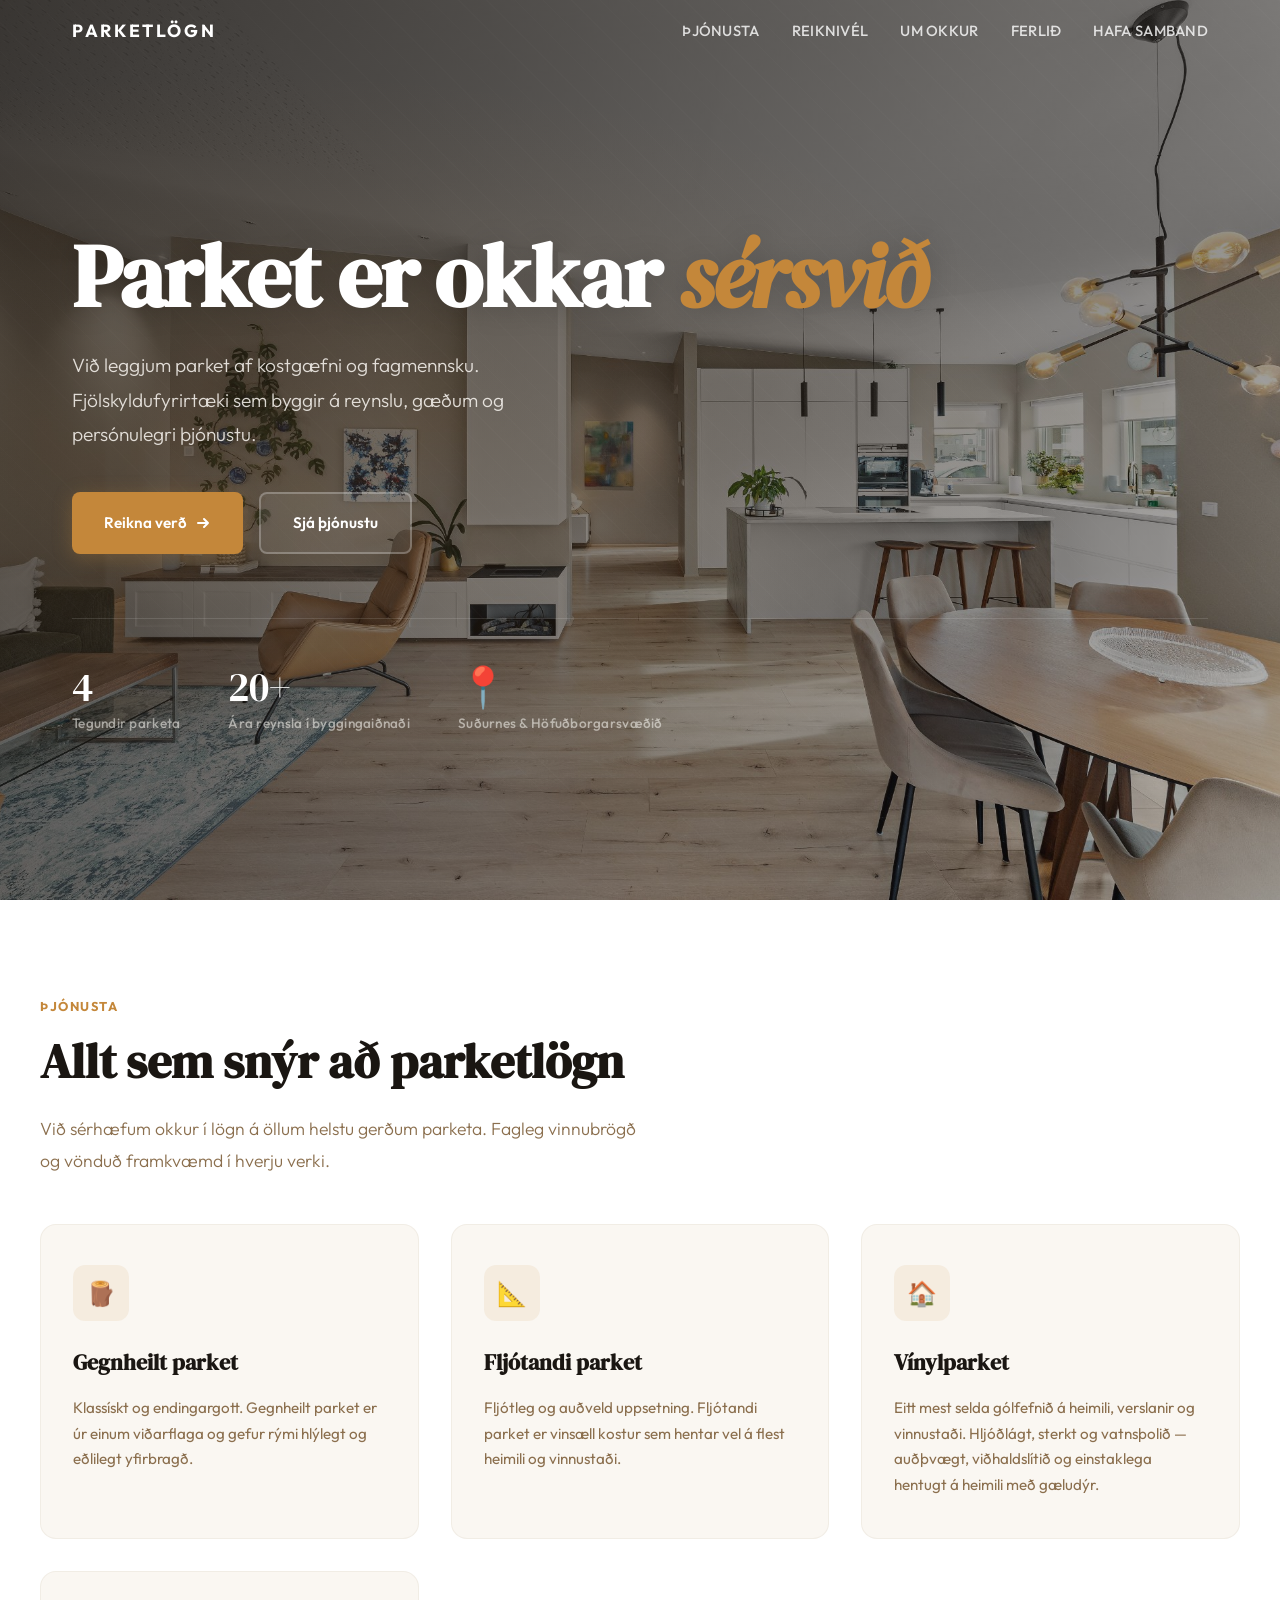
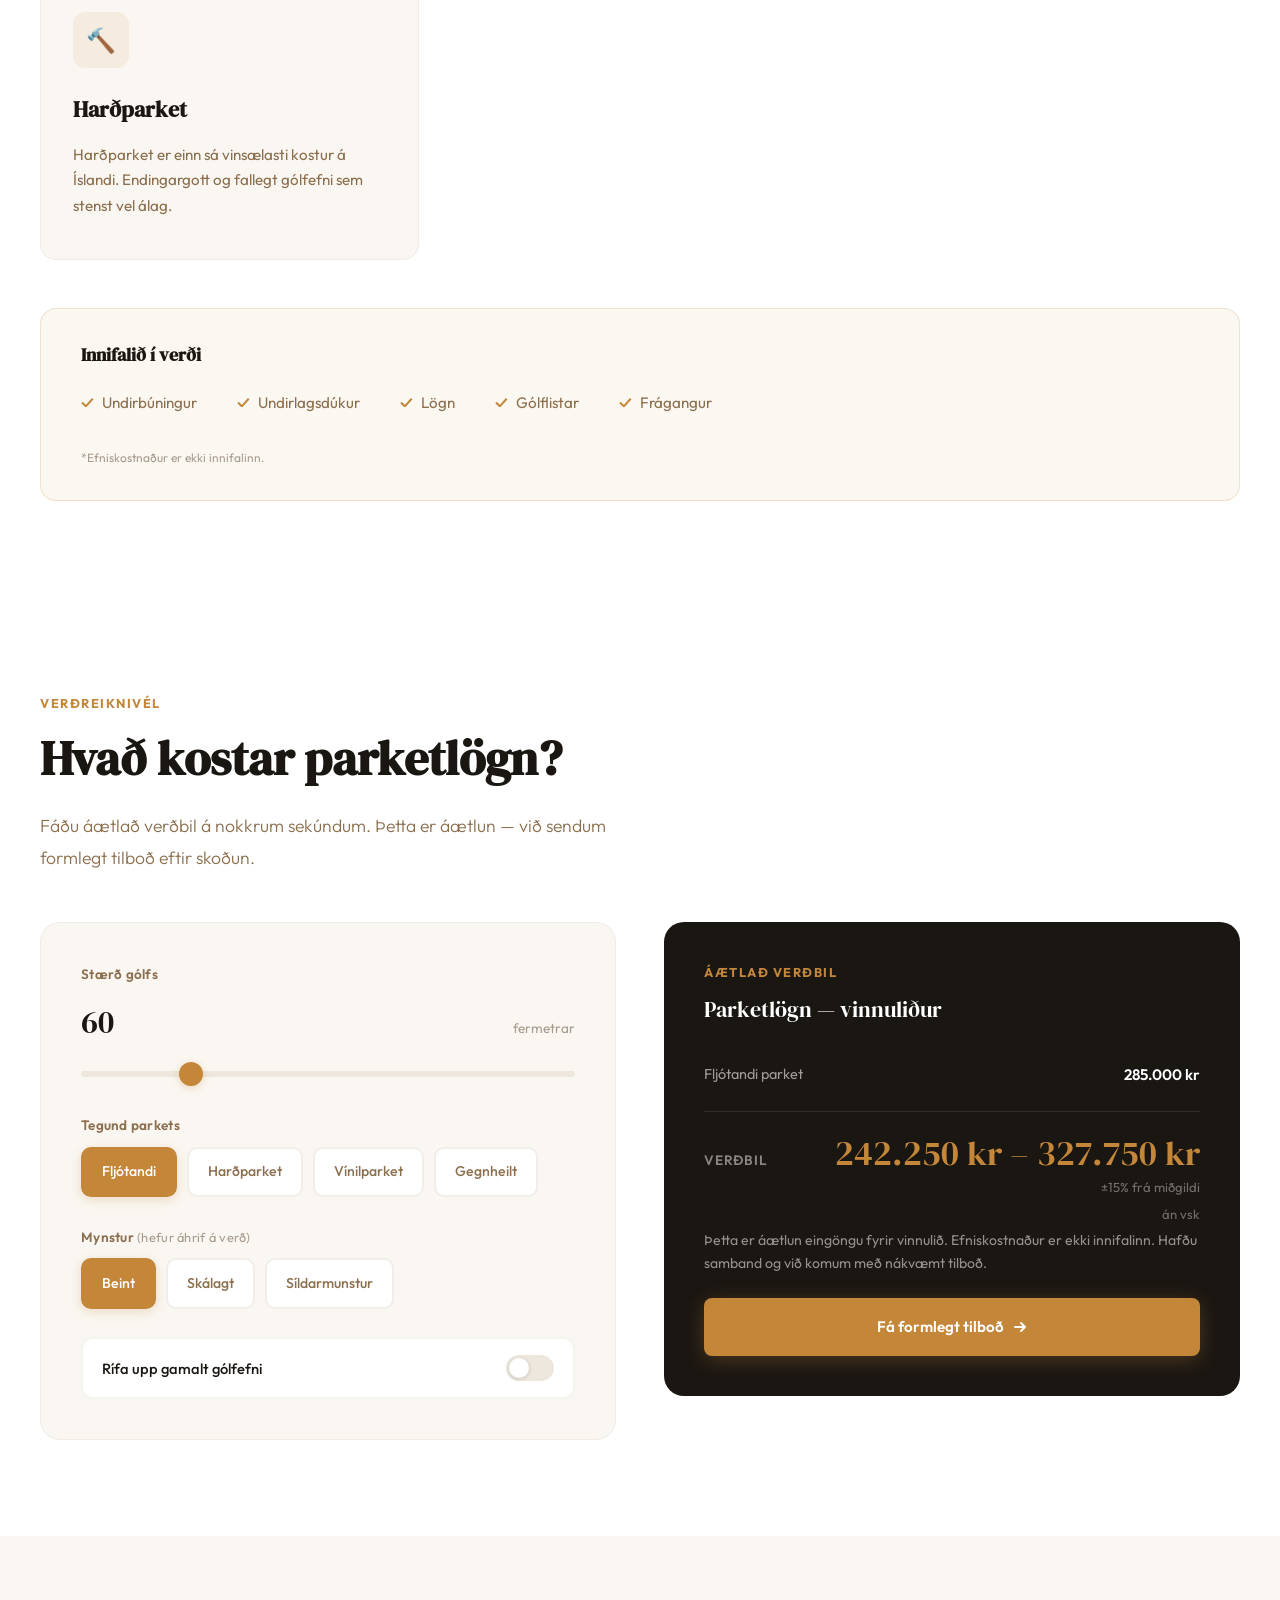
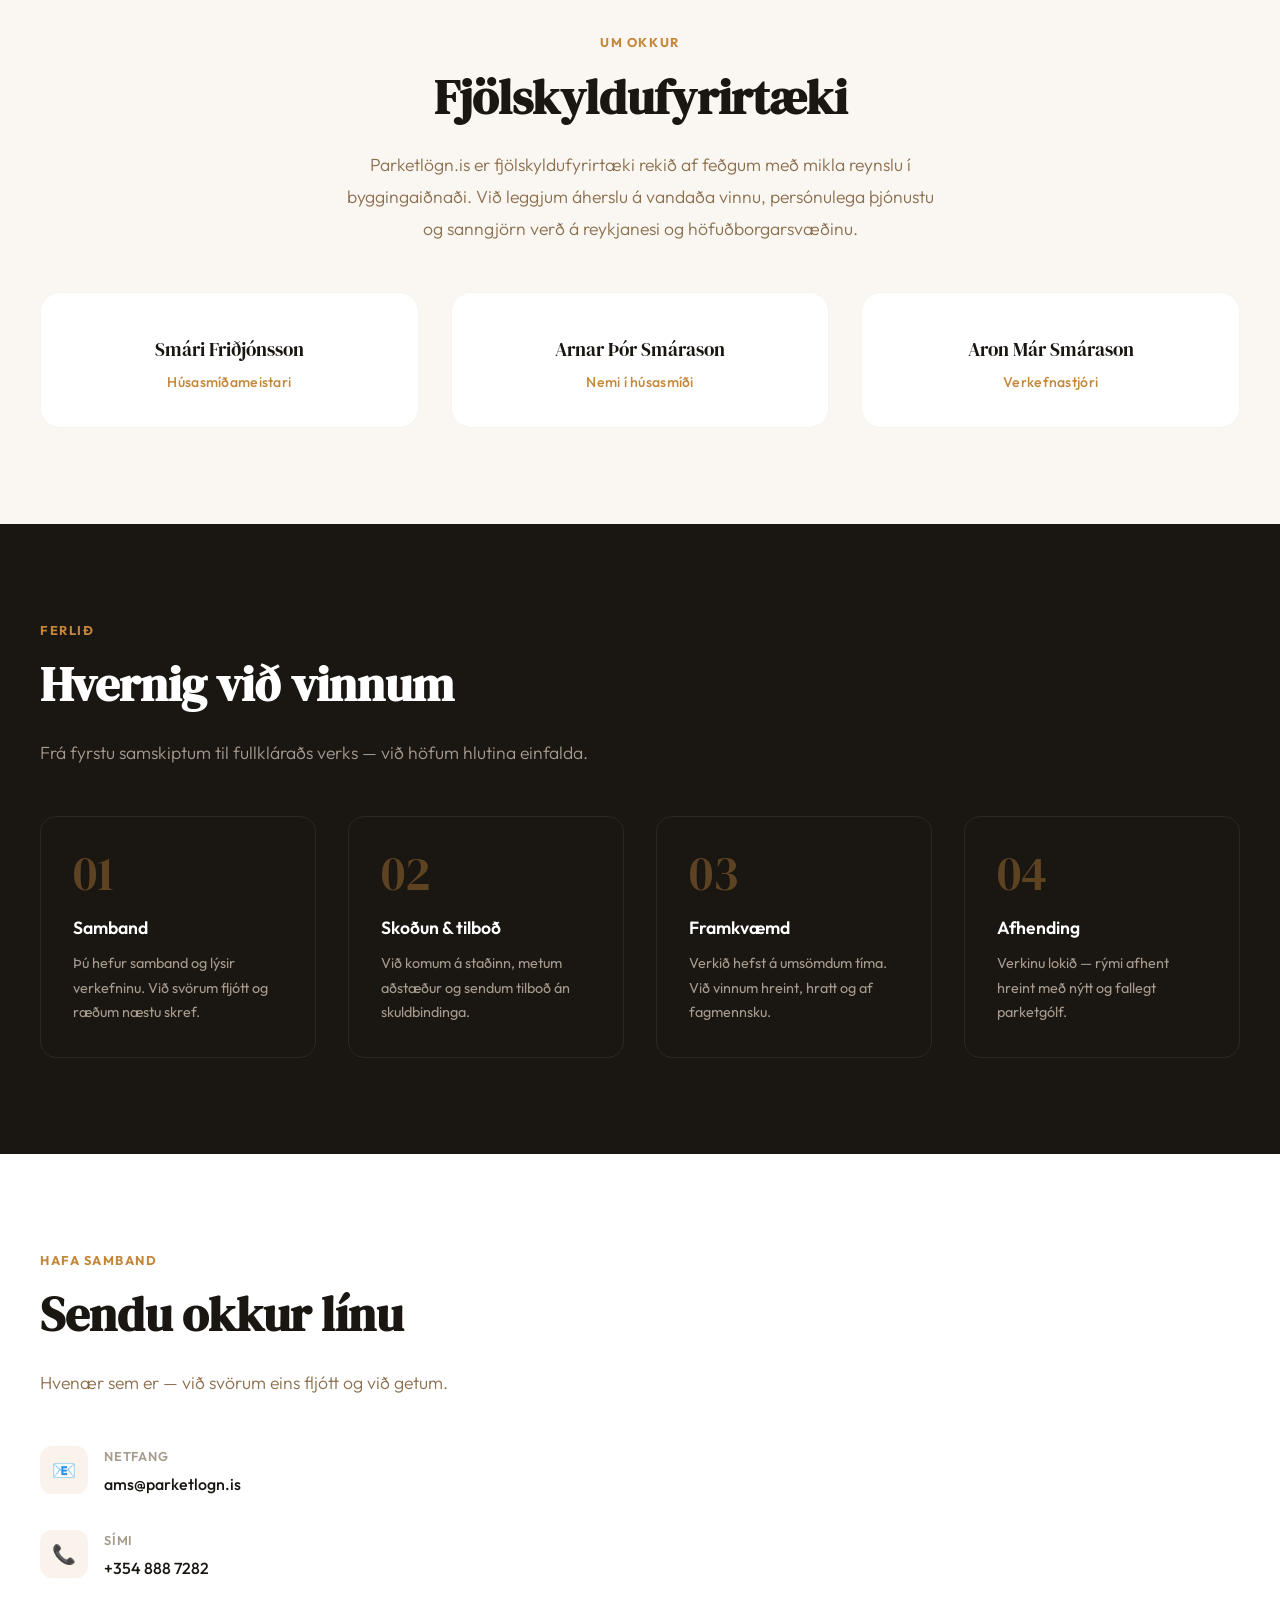
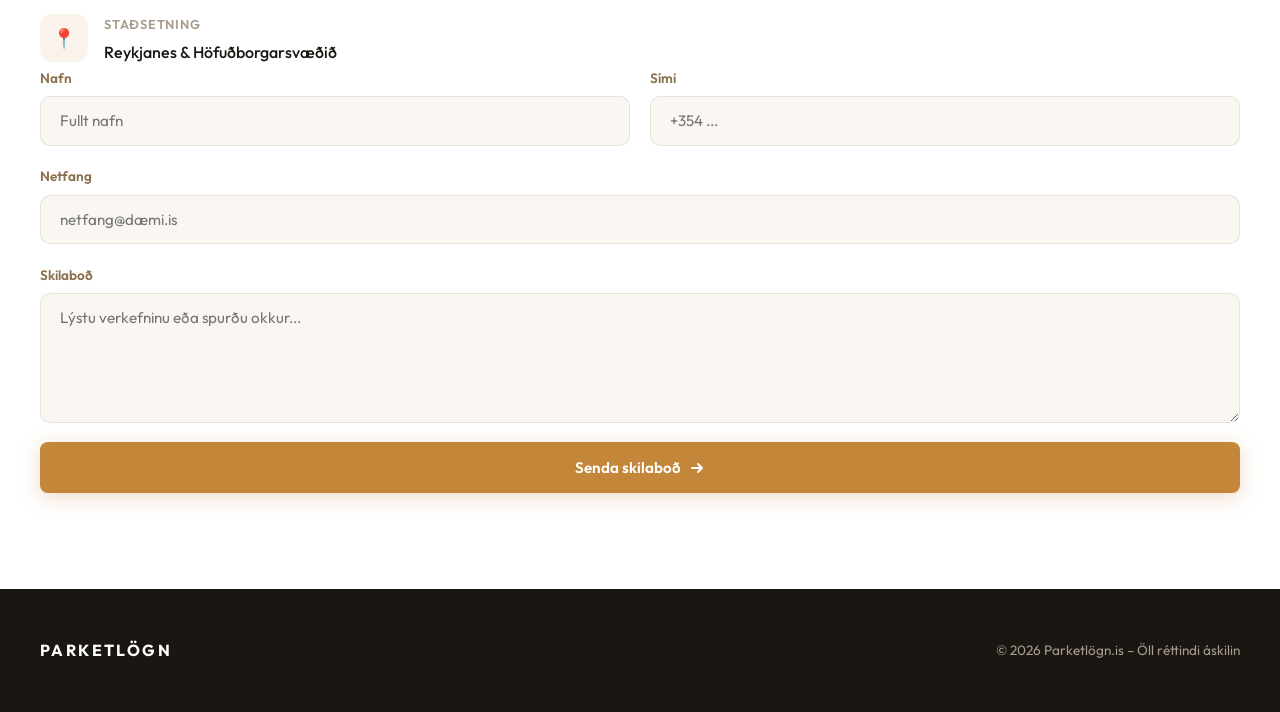
==== commit 2d4217db: "Hide social media links until accounts are set up" ====
--- a/index.html
+++ b/index.html
@@ -8,6 +8,25 @@
   <link rel="preconnect" href="https://fonts.gstatic.com" crossorigin />
   <link href="https://fonts.googleapis.com/css2?family=DM+Serif+Display:ital@0;1&family=Outfit:wght@300;400;500;600;700&display=swap" rel="stylesheet" />
   <link rel="stylesheet" href="style.css">
+  <script type="application/ld+json">
+{
+  "@context": "https://schema.org",
+  "@type": "LocalBusiness",
+  "name": "Parketlögn ehf",
+  "url": "https://parketlogn.is",
+  "logo": "https://parketlogn.is/images/logo.svg",
+  "image": "https://parketlogn.is/images/logo.svg",
+  "description": "Fagleg parketlögn og gólffesting á höfuðborgarsvæðinu og Suðurnesjum",
+  "email": "ams@parketlogn.is",
+  "address": {
+    "@type": "PostalAddress",
+    "addressLocality": "Reykjavík",
+    "addressCountry": "IS"
+  },
+  "areaServed": ["Reykjavík", "Kópavogur", "Garðabær", "Hafnarfjörður", "Reykjanesbær", "Grindavík", "Suðurnes"],
+  "priceRange": "ISK"
+}
+  </script>
 </head>
 <body>
 
@@ -293,6 +312,7 @@
               <div class="contact-value">Reykjanes & Höfuðborgarsvæðið</div>
             </div>
           </div>
+          <!-- samfélagsmiðlar — fela þar til komið upp
           <div class="contact-item">
             <div class="contact-icon">📱</div>
             <div>
@@ -302,6 +322,8 @@
                 <a href="https://instagram.com/parketlogn" target="_blank">Instagram</a>
               </div>
             </div>
+          </div>
+          -->
           </div>
         </div>
 
@@ -342,10 +364,12 @@
     <div class="footer-inner">
       <a href="#" class="footer-logo">PARKETLÖGN</a>
       <div class="footer-copy">© 2026 Parketlögn.is – Öll réttindi áskilin</div>
+      <!-- samfélagsmiðlar — fela þar til komið upp
       <div class="footer-social">
         <a href="https://facebook.com/parketlogn" target="_blank" aria-label="Facebook">f</a>
         <a href="https://instagram.com/parketlogn" target="_blank" aria-label="Instagram">ig</a>
       </div>
+      -->
     </div>
   </footer>
 
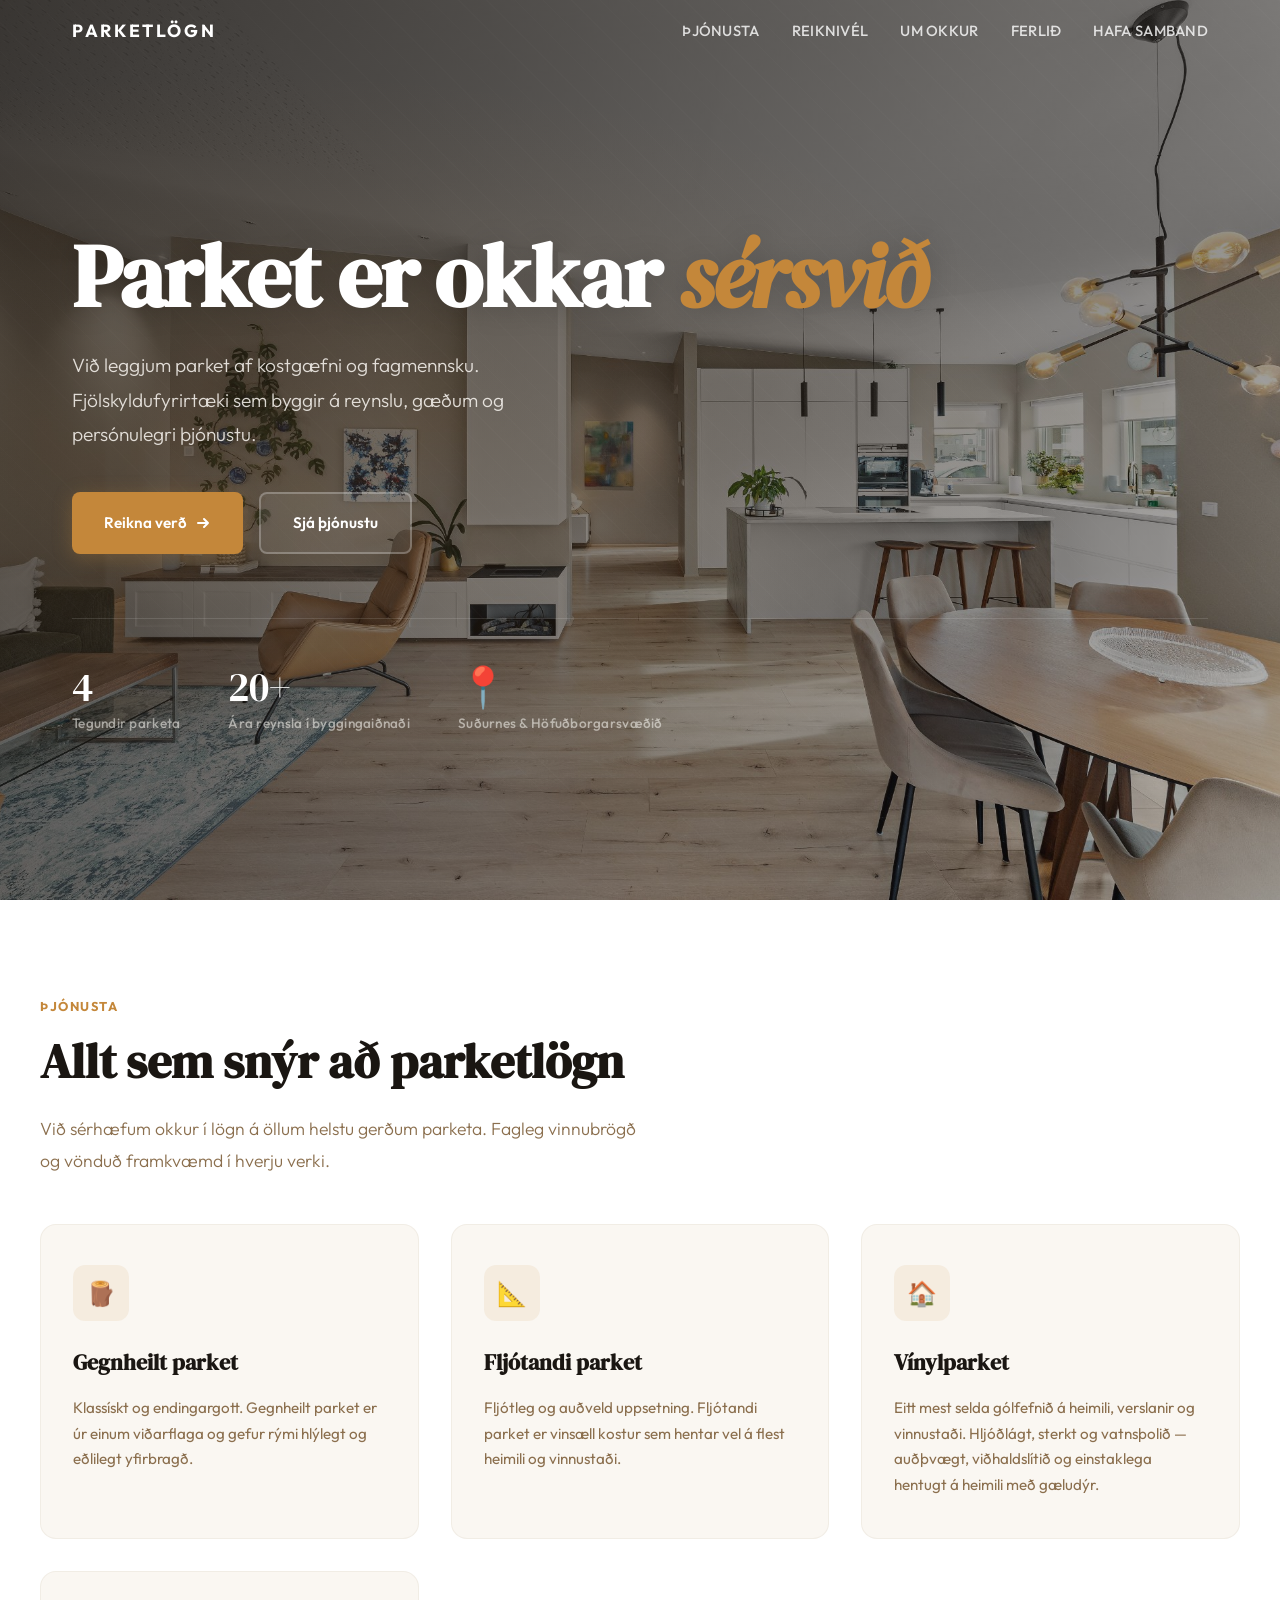
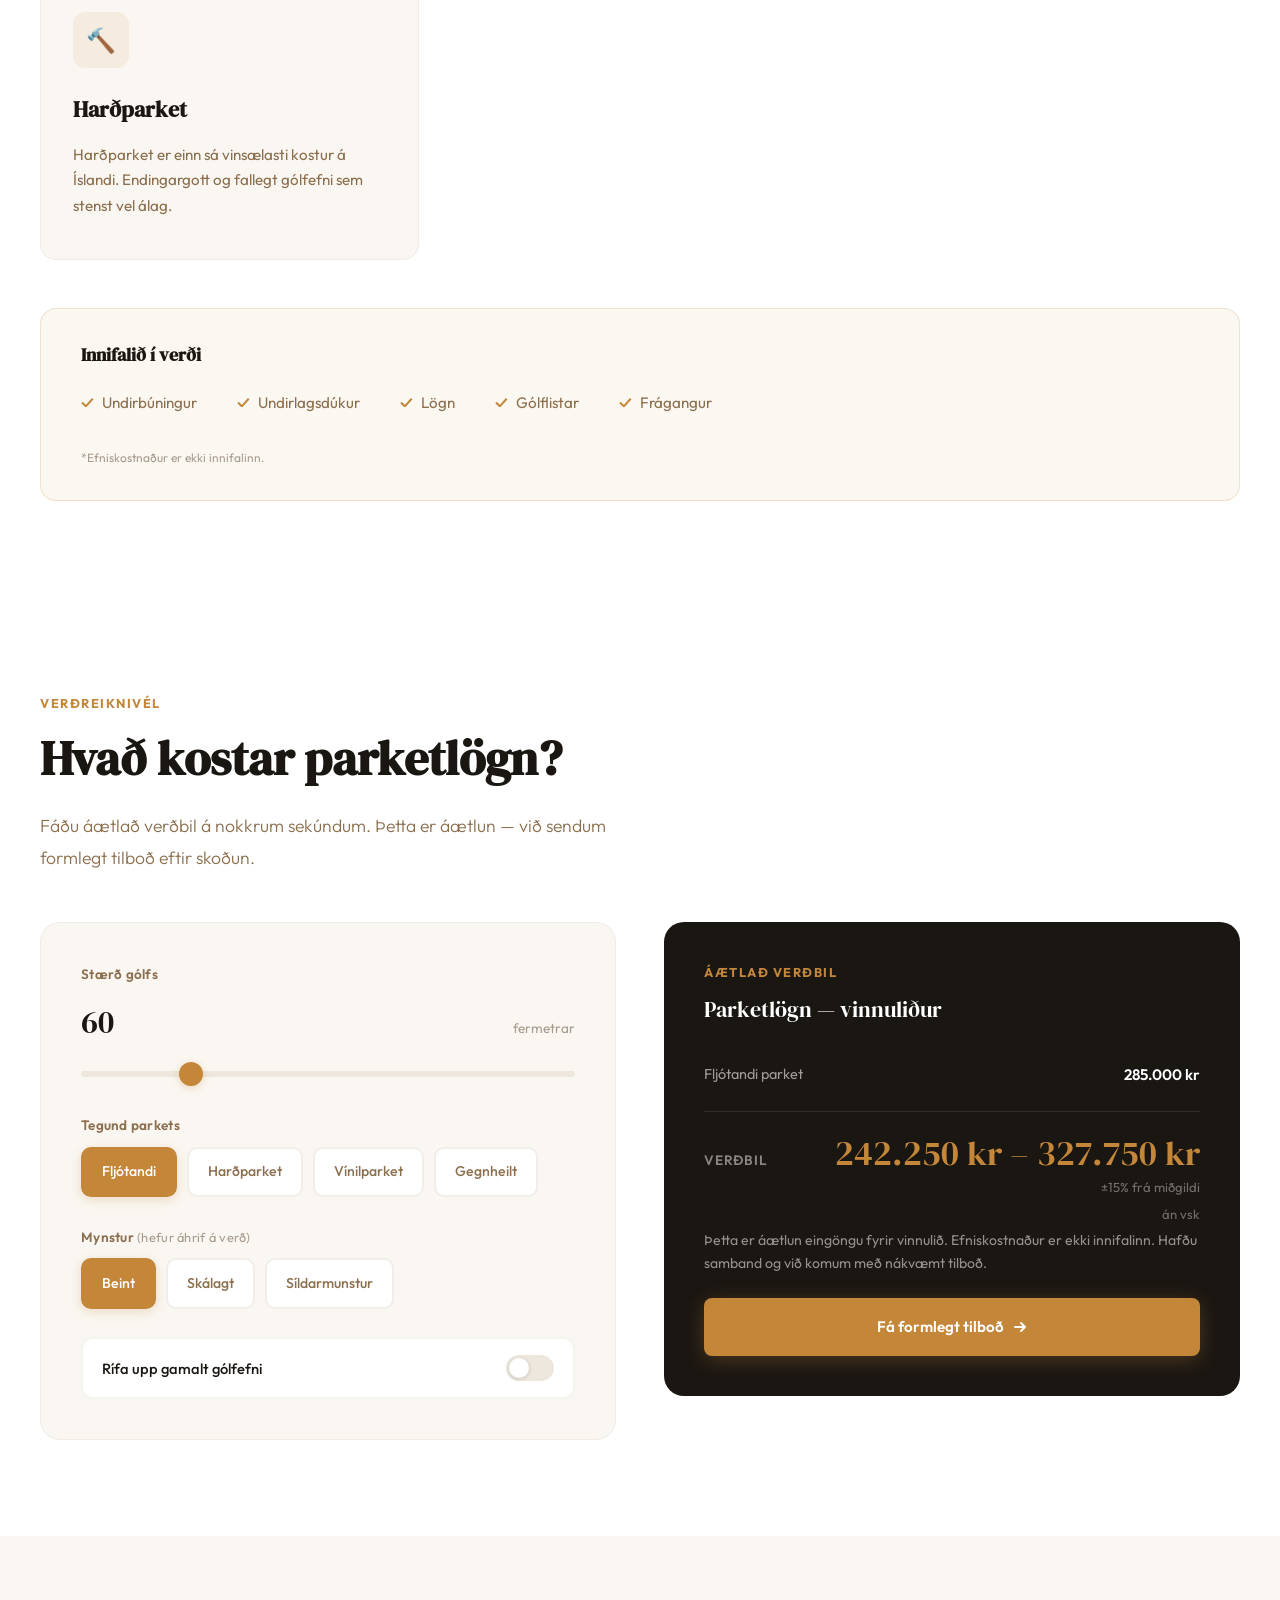
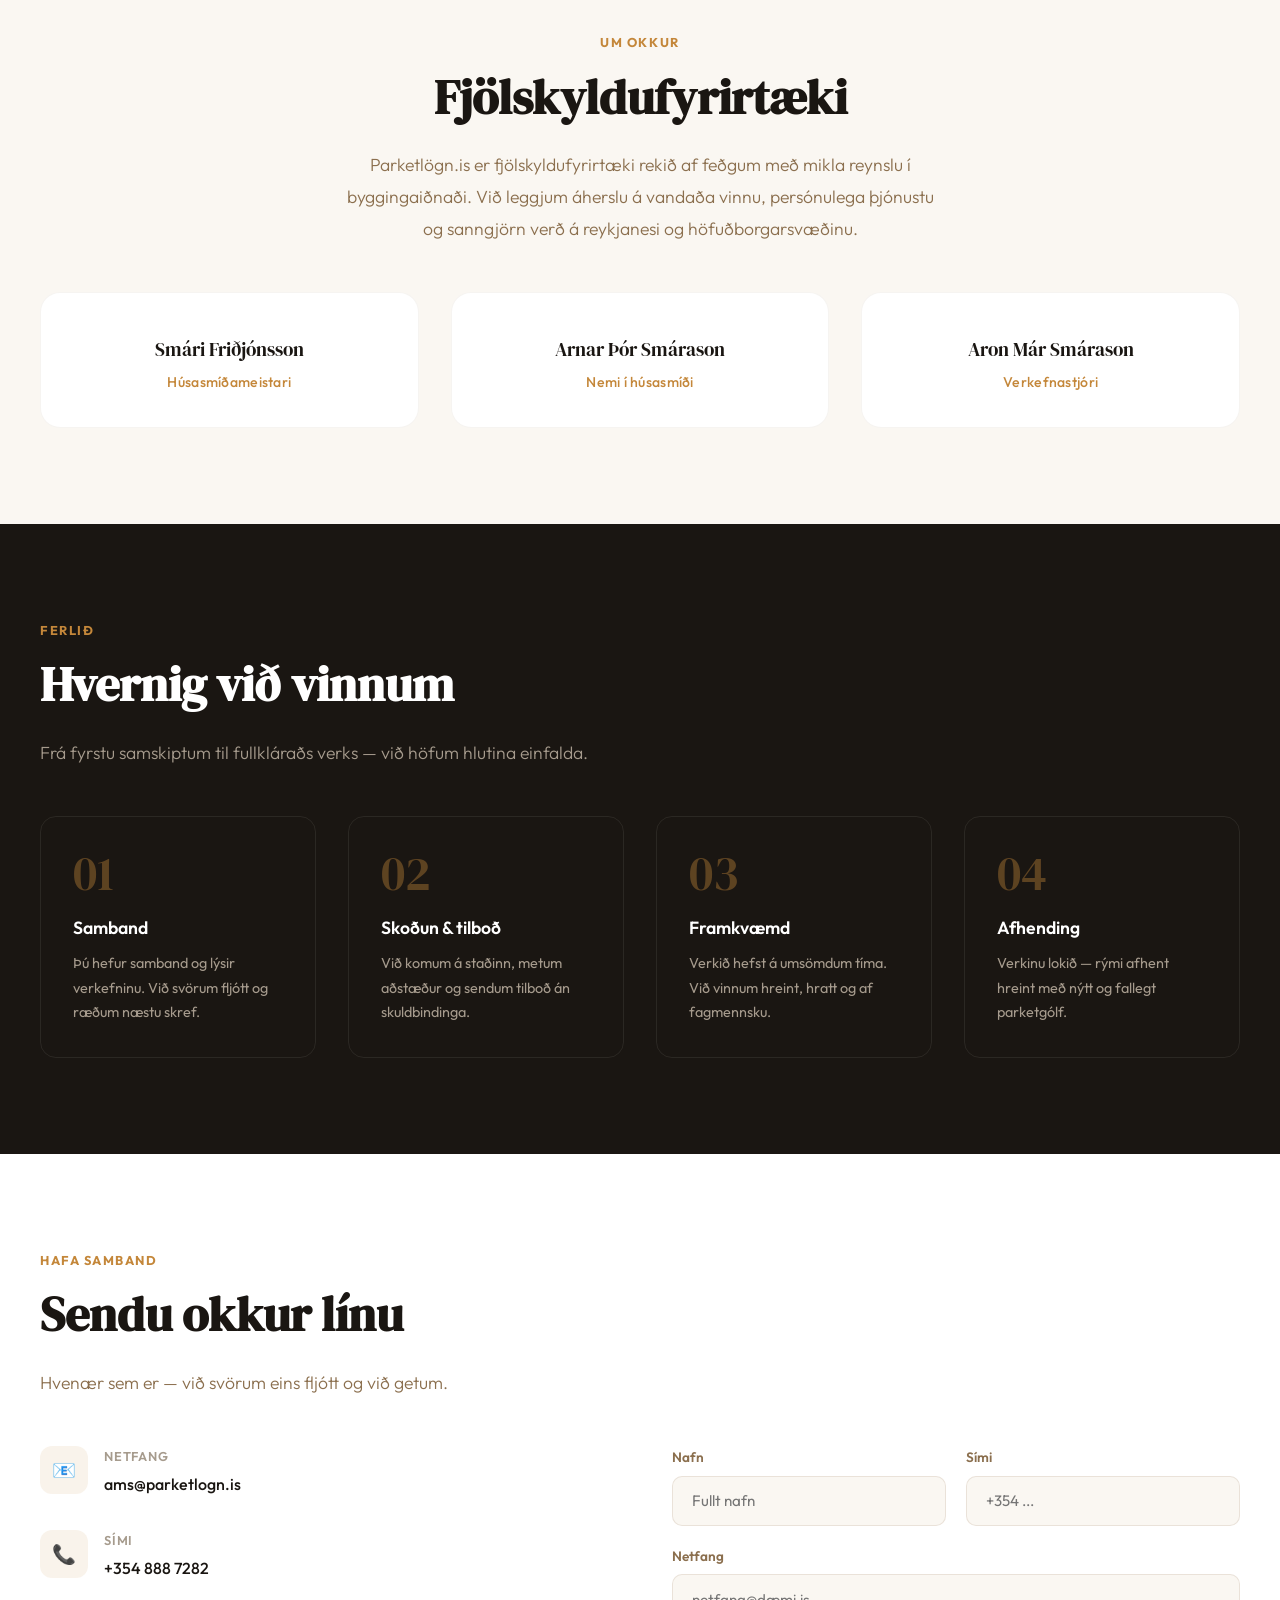
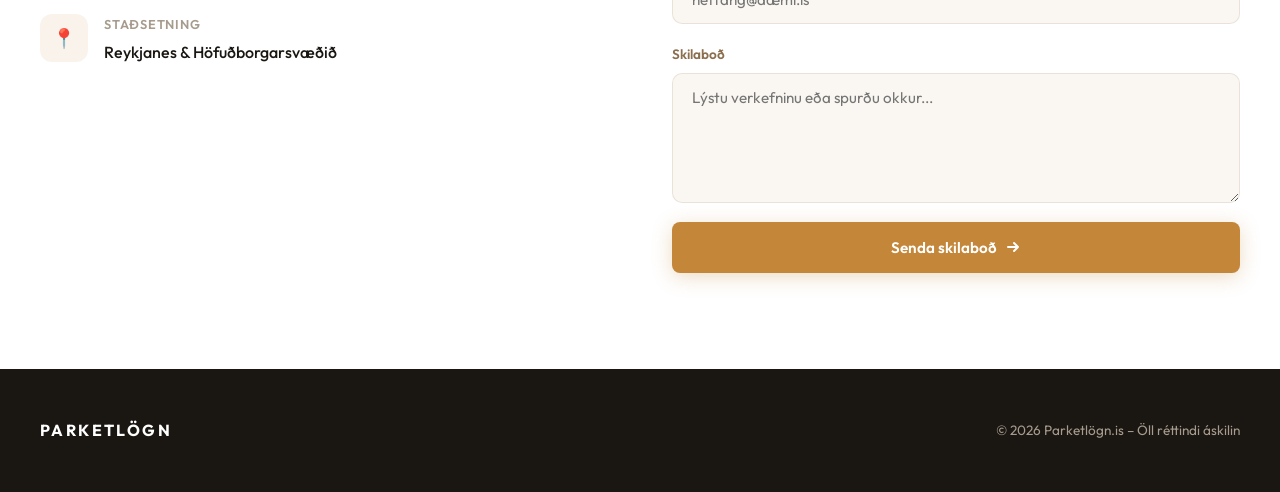
==== commit 4d2ef6a6: "Fix extra div after hiding social media links" ====
--- a/index.html
+++ b/index.html
@@ -324,7 +324,6 @@
             </div>
           </div>
           -->
-          </div>
         </div>
 
         <form class="contact-form reveal" method="POST" action="https://api.web3forms.com/submit" onsubmit="handleSubmit(event)">
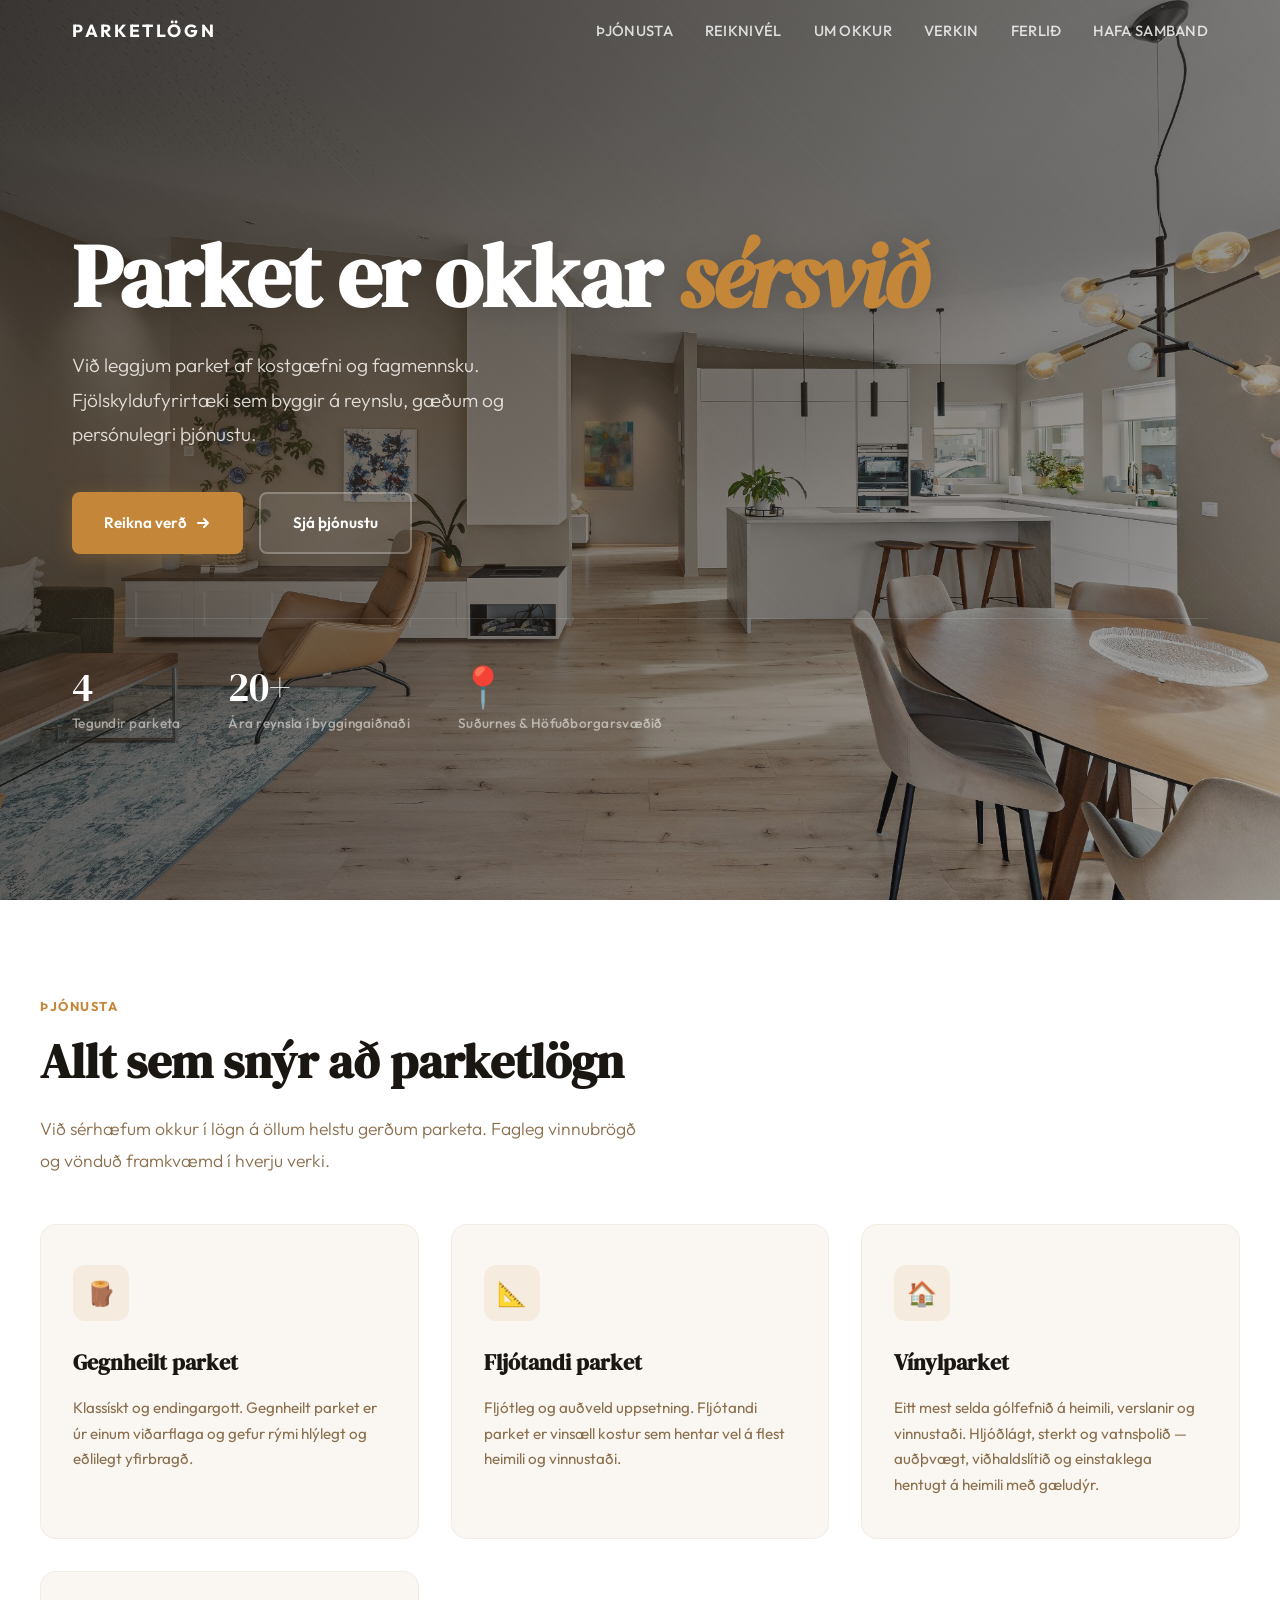
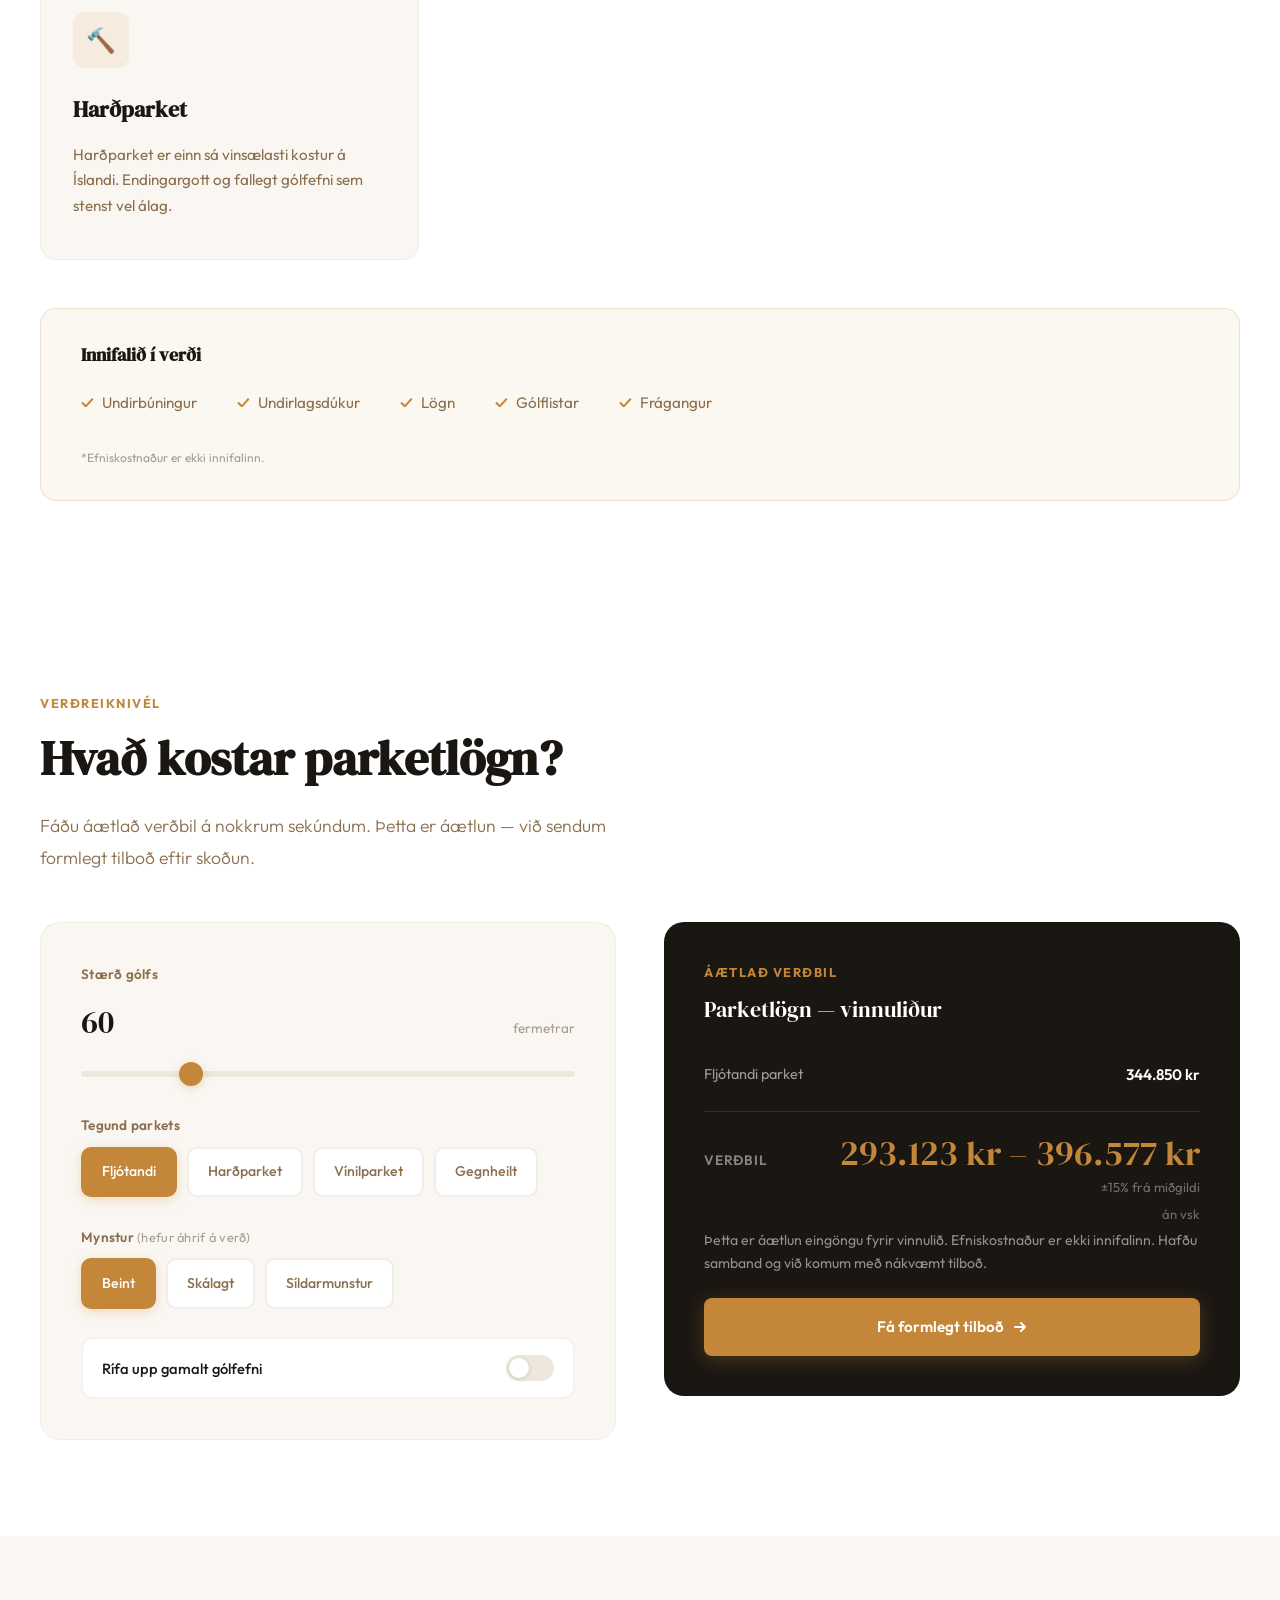
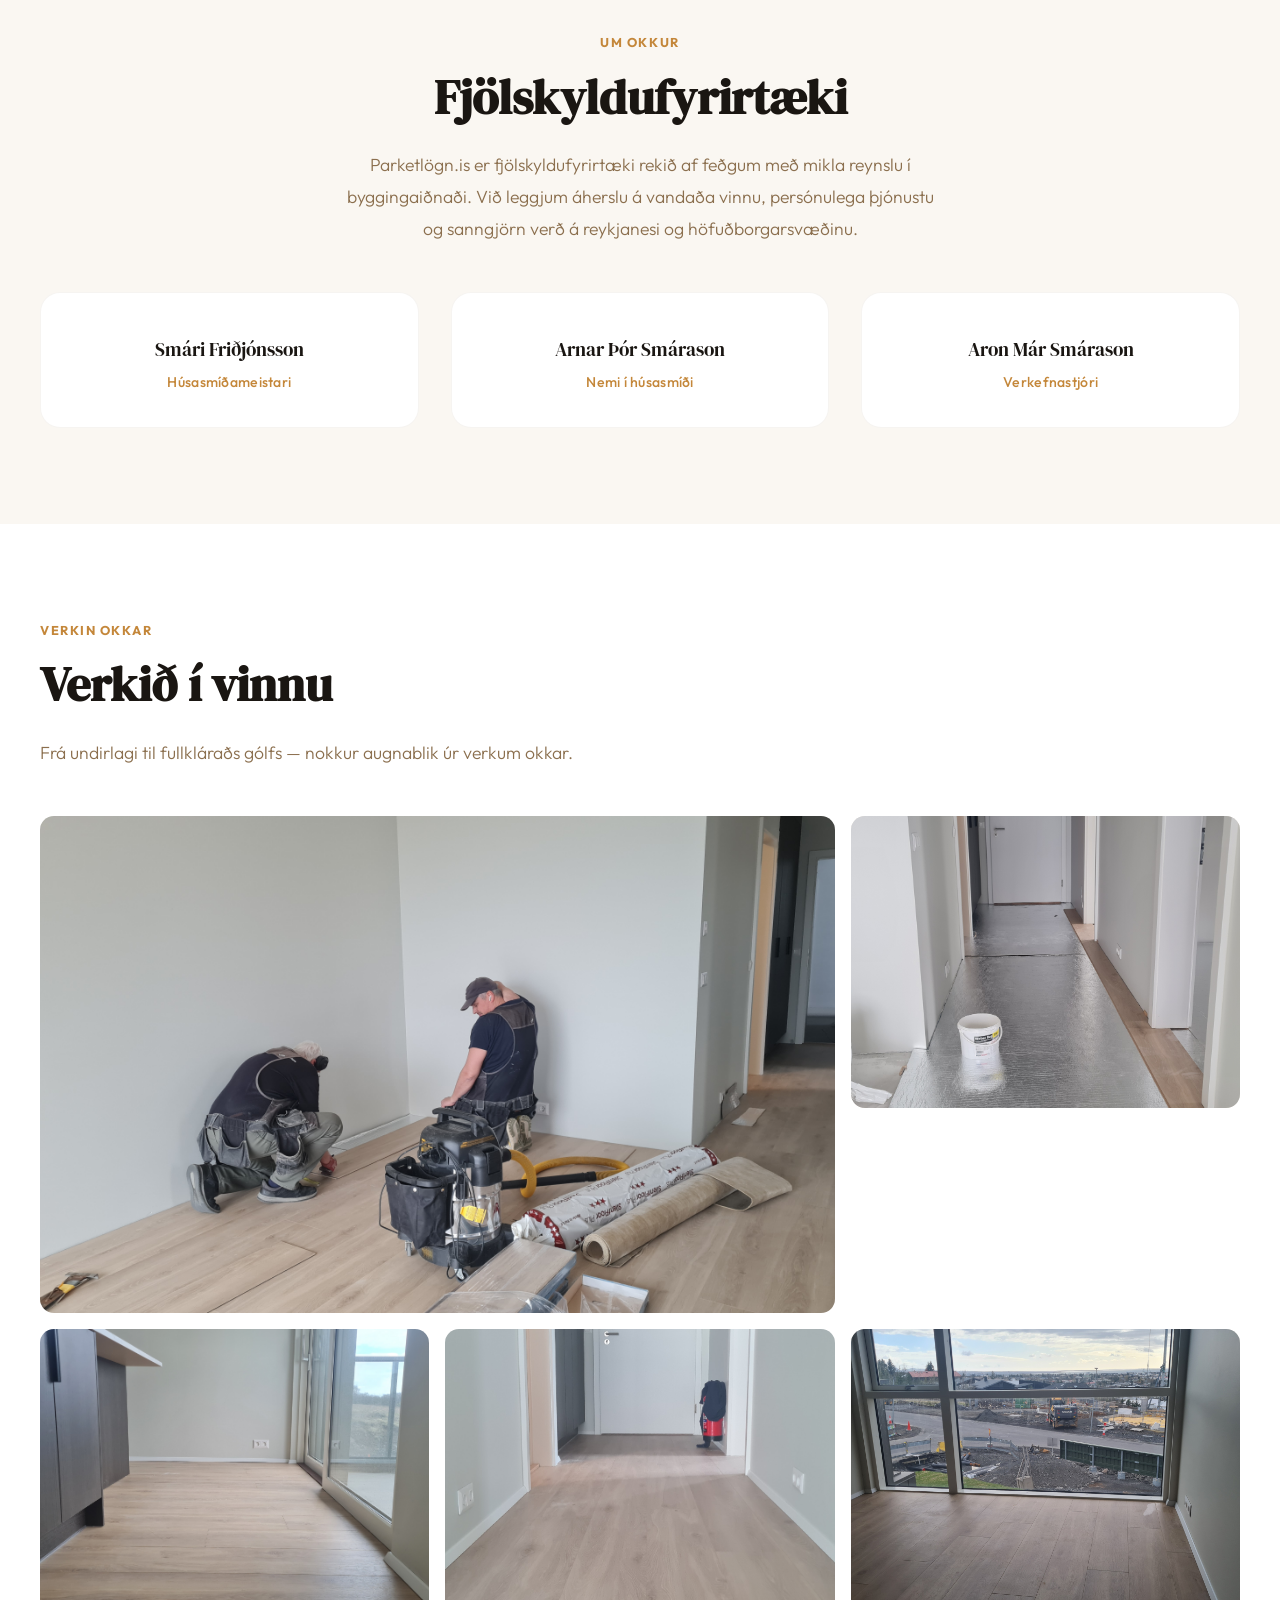
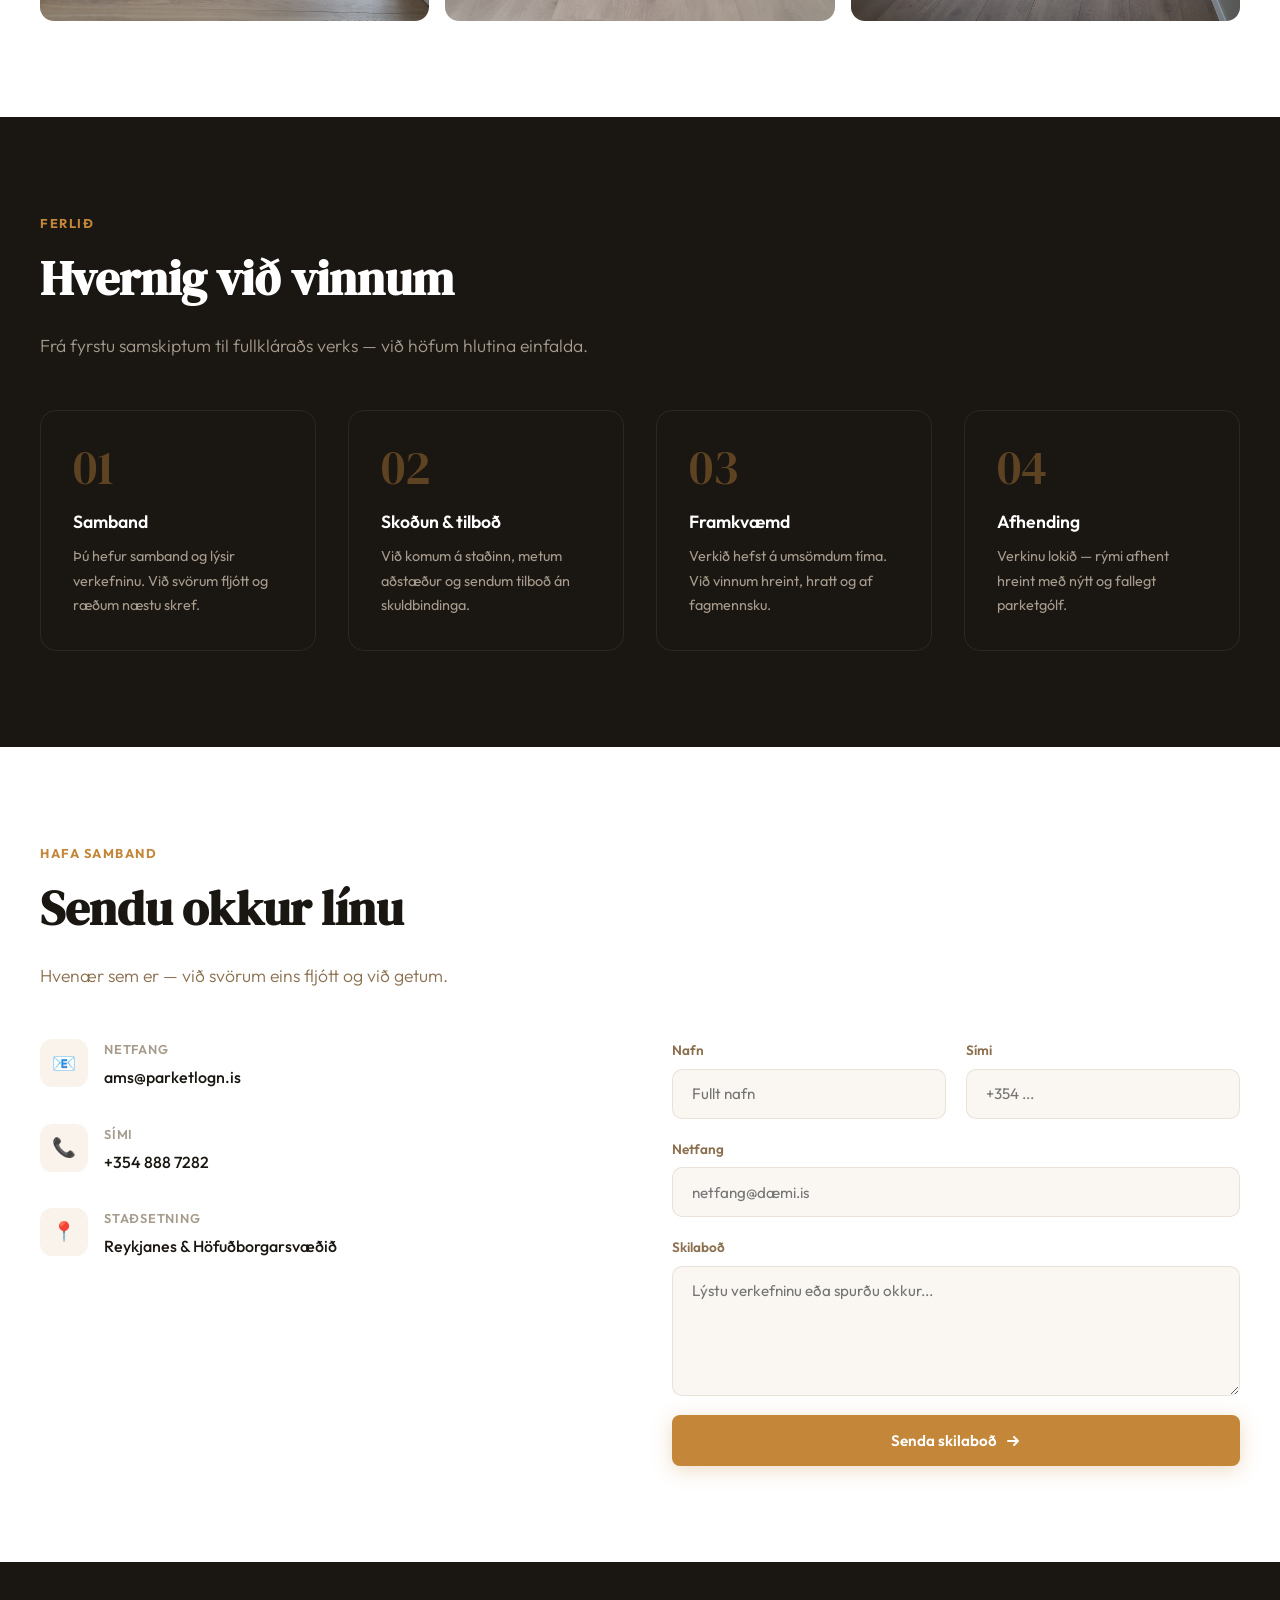
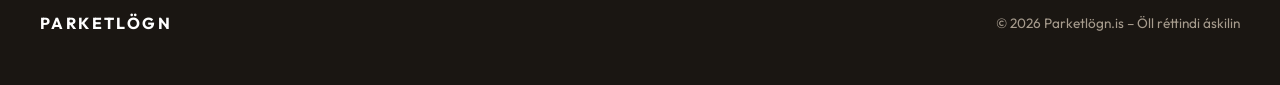
==== commit d6762ca7: "Add gallery section with lightbox" ====
--- a/index.html
+++ b/index.html
@@ -38,6 +38,7 @@
         <li><a href="#thjonusta">Þjónusta</a></li>
         <li><a href="#reiknivel">Reiknivél</a></li>
         <li><a href="#umOkkur">Um okkur</a></li>
+        <li><a href="#verkin">Verkin</a></li>
         <li><a href="#ferli">Ferlið</a></li>
         <li><a href="#samband">Hafa samband</a></li>
       </ul>
@@ -248,6 +249,35 @@
     </div>
   </section>
 
+  <!-- GALLERY -->
+  <section id="verkin">
+    <div class="section-inner">
+      <div class="section-label reveal">Verkin okkar</div>
+      <h2 class="section-title reveal">Verkið í vinnu</h2>
+      <p class="section-desc reveal">
+        Frá undirlagi til fullkláraðs gólfs — nokkur augnablik úr verkum okkar.
+      </p>
+      <div class="gallery-grid">
+        <figure class="gallery-item reveal" data-img="images/verk1-feðgar-vinna.jpg">
+          <img src="images/verk1-feðgar-vinna.jpg" alt="Smári og Arnar leggja parket" loading="lazy" />
+        </figure>
+        <figure class="gallery-item reveal" data-img="images/verk2-undirlag.jpg">
+          <img src="images/verk2-undirlag.jpg" alt="Hljóðdeyfandi undirlag lagt" loading="lazy" />
+        </figure>
+        <figure class="gallery-item reveal" data-img="images/verk3-eyja-frágangur.jpg">
+          <img src="images/verk3-eyja-frágangur.jpg" alt="Frágangur við eldhúseyju" loading="lazy" />
+        </figure>
+        <figure class="gallery-item reveal" data-img="images/verk4-gangur.jpg">
+          <img src="images/verk4-gangur.jpg" alt="Fullklárað parketgólf í gangi" loading="lazy" />
+        </figure>
+        <figure class="gallery-item reveal" data-img="images/verk5-stofa-utsyni.jpg">
+          <img src="images/verk5-stofa-utsyni.jpg" alt="Parketlögn í stofu með útsýni" loading="lazy" />
+        </figure>
+      </div>
+    </div>
+  </section>
+  <div class="lightbox" id="lightbox"><img id="lightboxImg" src="" alt="" /></div>
+
   <!-- PROCESS -->
   <section id="ferli">
     <div class="section-inner">
--- a/style.css
+++ b/style.css
@@ -577,3 +577,45 @@
       .footer-inner { flex-direction: column; text-align: center; }
     }
 
+  /* ── GALLERY ── */
+  #verkin { background: var(--clr-white); }
+  .gallery-grid {
+    display: grid;
+    grid-template-columns: repeat(3, 1fr);
+    gap: 1rem;
+    margin-top: 3rem;
+  }
+  .gallery-item {
+    margin: 0;
+    border-radius: 14px;
+    overflow: hidden;
+    cursor: pointer;
+    aspect-ratio: 4 / 3;
+    background: var(--clr-light);
+  }
+  .gallery-item img {
+    width: 100%;
+    height: 100%;
+    object-fit: cover;
+    display: block;
+    transition: transform 0.5s ease;
+  }
+  .gallery-item:hover img { transform: scale(1.05); }
+  .gallery-item:first-child { grid-column: span 2; aspect-ratio: 16 / 10; }
+  .lightbox {
+    position: fixed; inset: 0;
+    background: rgba(26, 22, 18, 0.92);
+    display: none; align-items: center; justify-content: center;
+    z-index: 1000; padding: 2rem; cursor: zoom-out;
+  }
+  .lightbox.open { display: flex; }
+  .lightbox img {
+    max-width: 90%; max-height: 90%;
+    border-radius: 10px;
+    box-shadow: 0 30px 80px rgba(0,0,0,0.5);
+  }
+  @media (max-width: 768px) {
+    .gallery-grid { grid-template-columns: repeat(2, 1fr); }
+    .gallery-item:first-child { grid-column: span 2; }
+  }
+
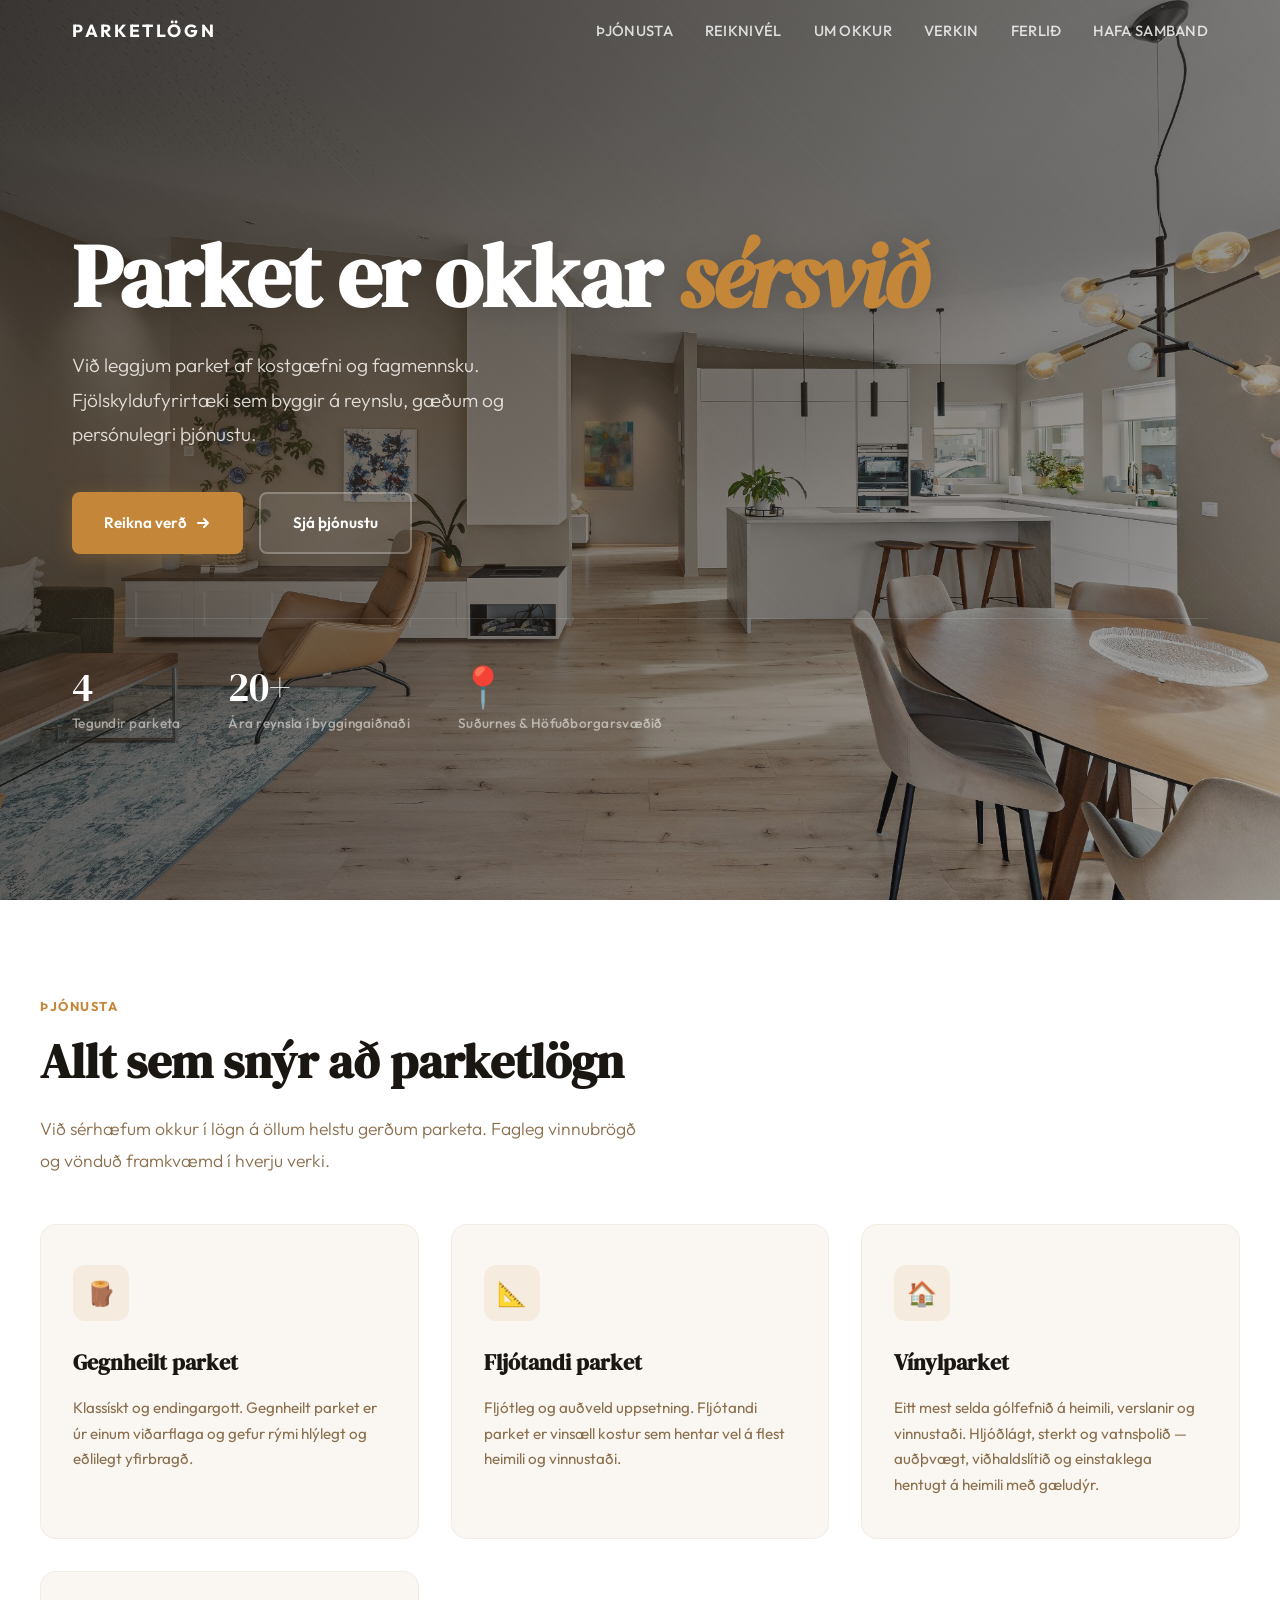
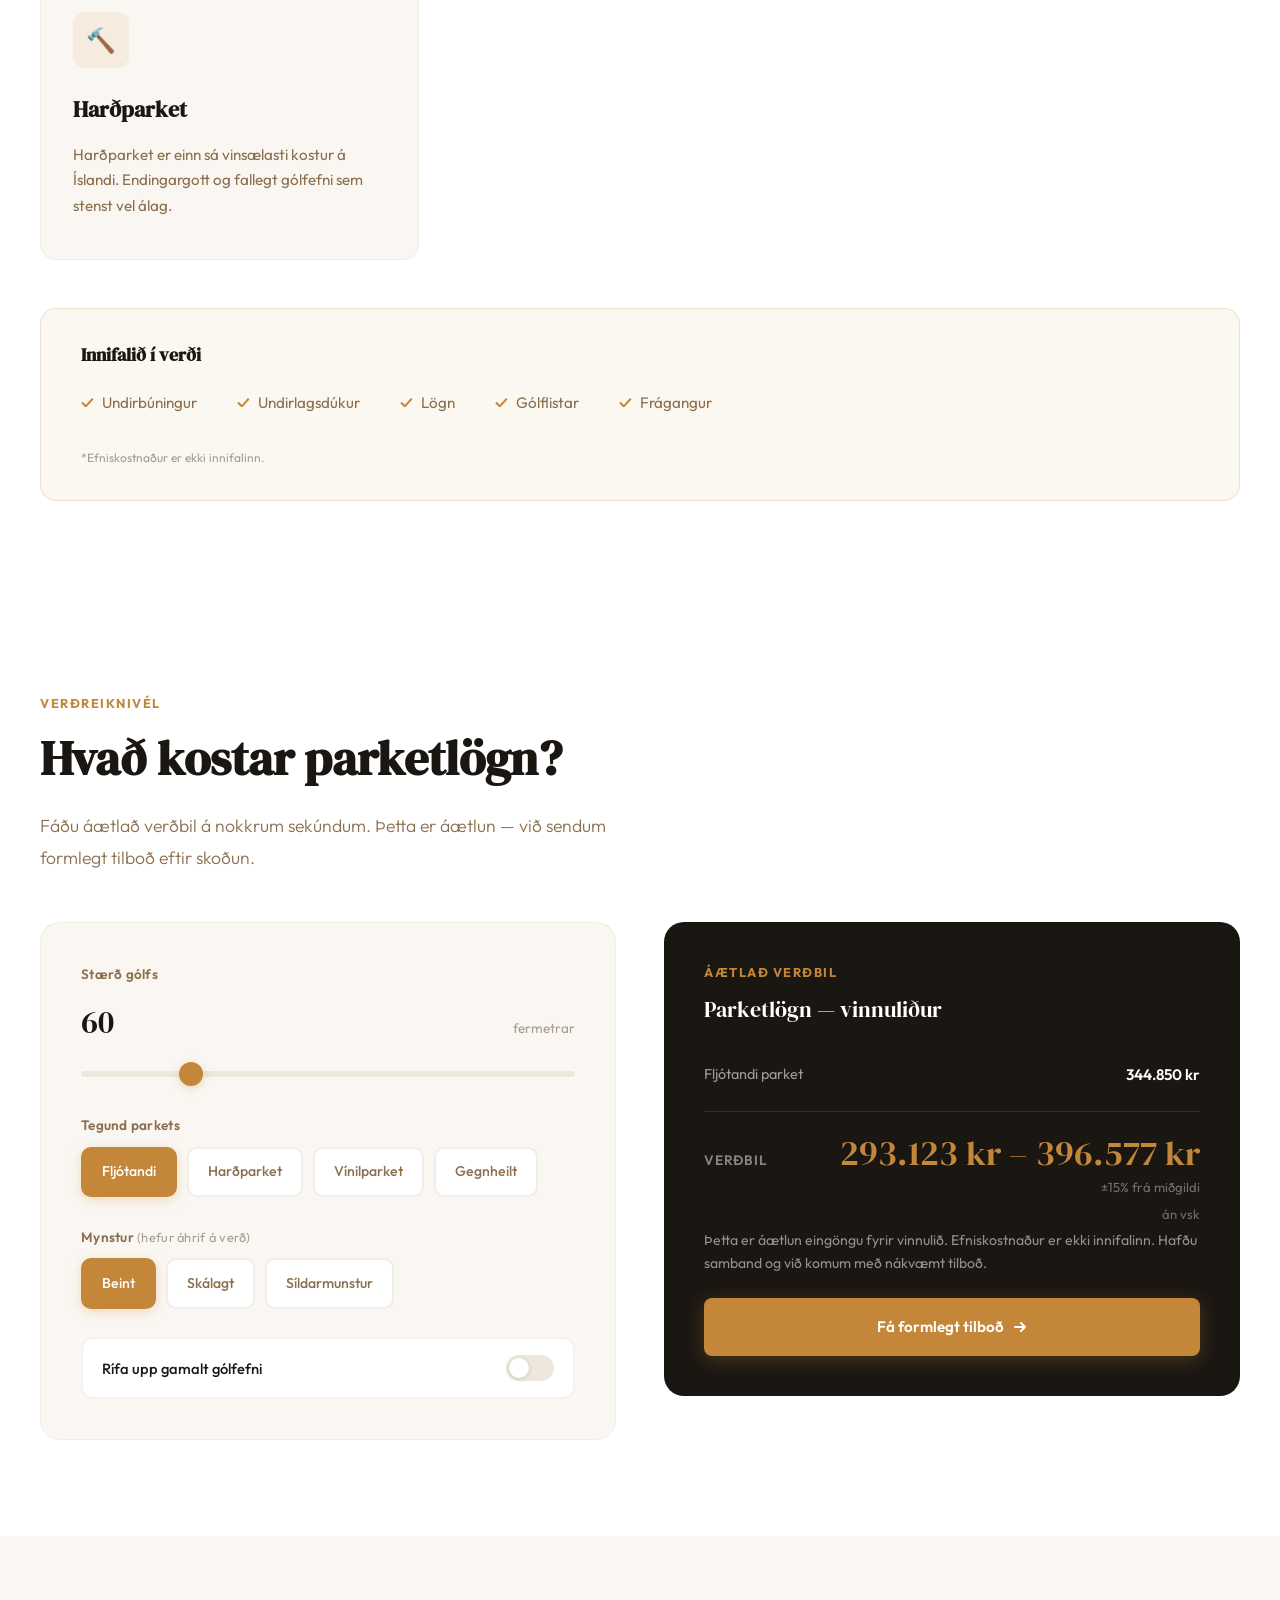
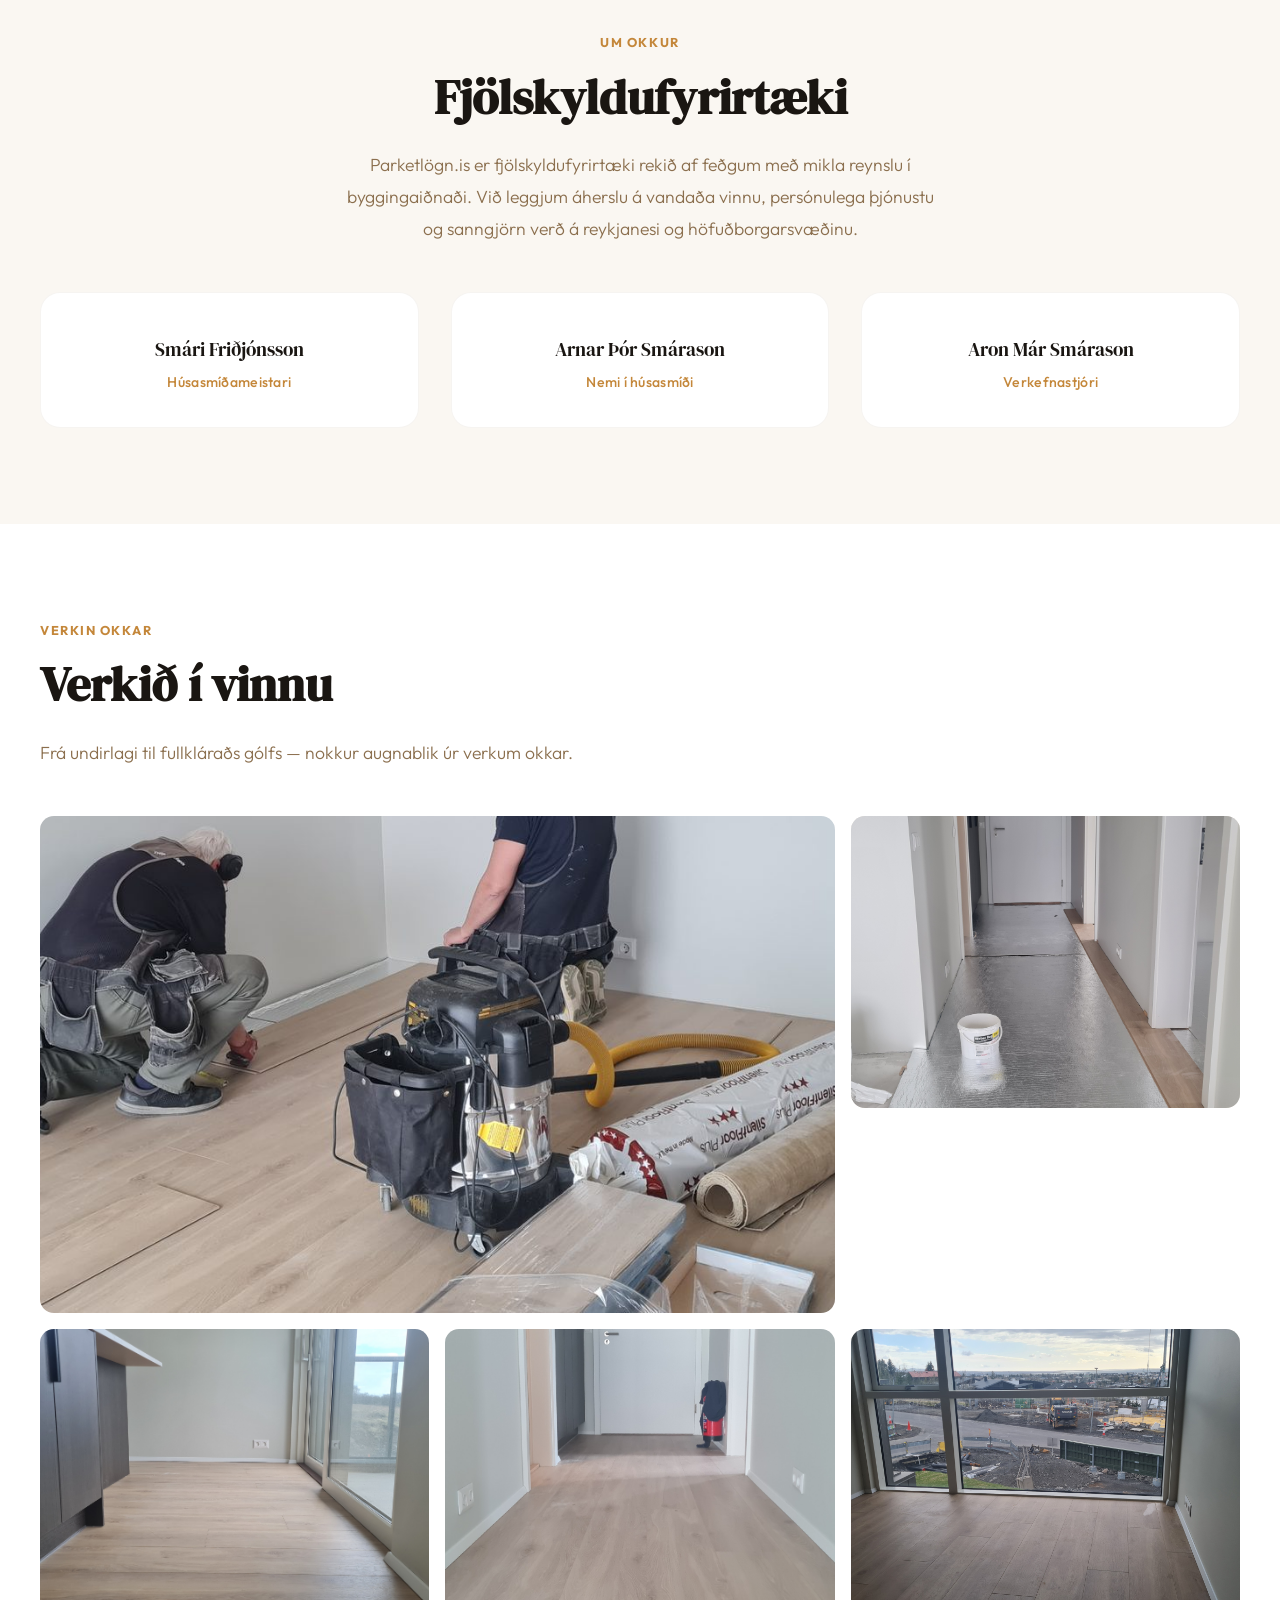
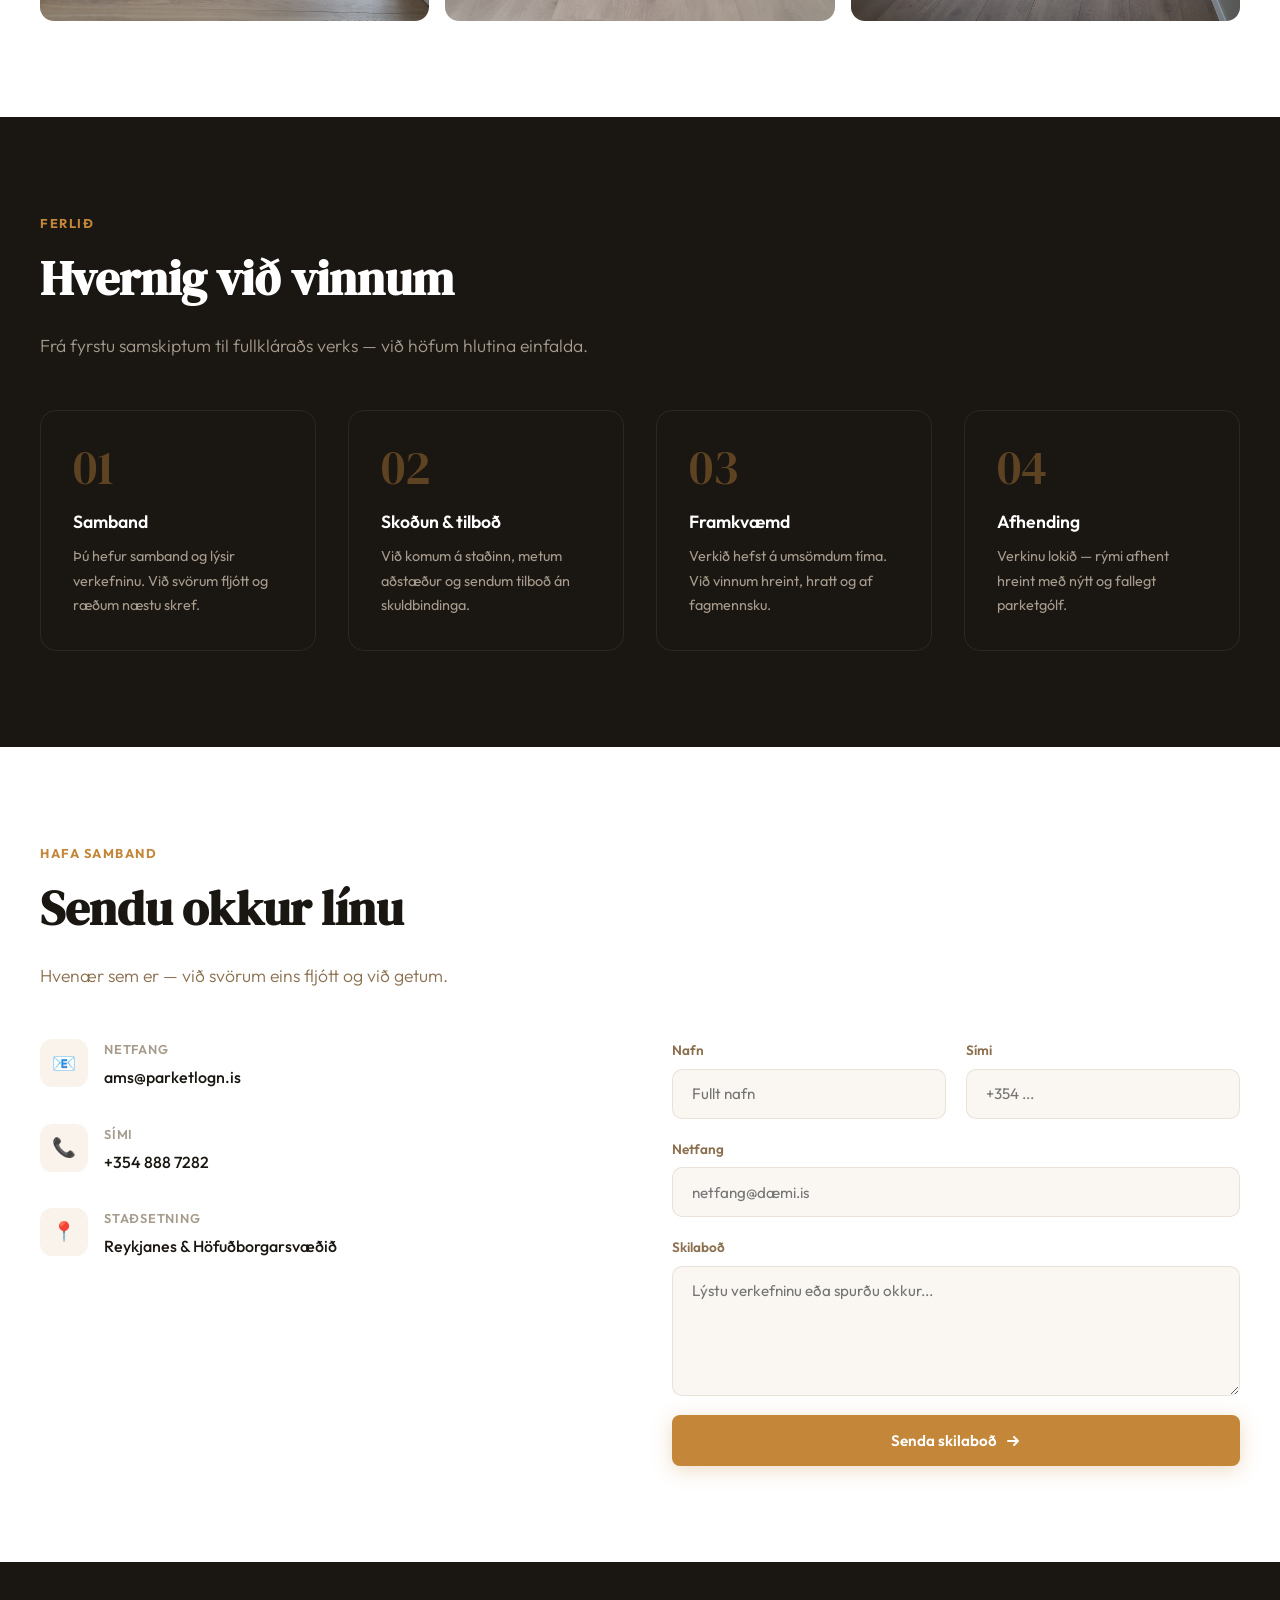
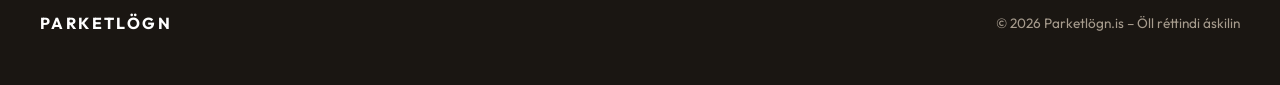
==== commit ae846d27: "Update gallery to use new verk1 image" ====
--- a/index.html
+++ b/index.html
@@ -258,8 +258,8 @@
         Frá undirlagi til fullkláraðs gólfs — nokkur augnablik úr verkum okkar.
       </p>
       <div class="gallery-grid">
-        <figure class="gallery-item reveal" data-img="images/verk1-feðgar-vinna.jpg">
-          <img src="images/verk1-feðgar-vinna.jpg" alt="Smári og Arnar leggja parket" loading="lazy" />
+        <figure class="gallery-item reveal" data-img="images/verk1-fagmenn-vinna_1.jpg">
+          <img src="images/verk1-fagmenn-vinna_1.jpg" alt="Smári og Arnar leggja parket" loading="lazy" />
         </figure>
         <figure class="gallery-item reveal" data-img="images/verk2-undirlag.jpg">
           <img src="images/verk2-undirlag.jpg" alt="Hljóðdeyfandi undirlag lagt" loading="lazy" />
